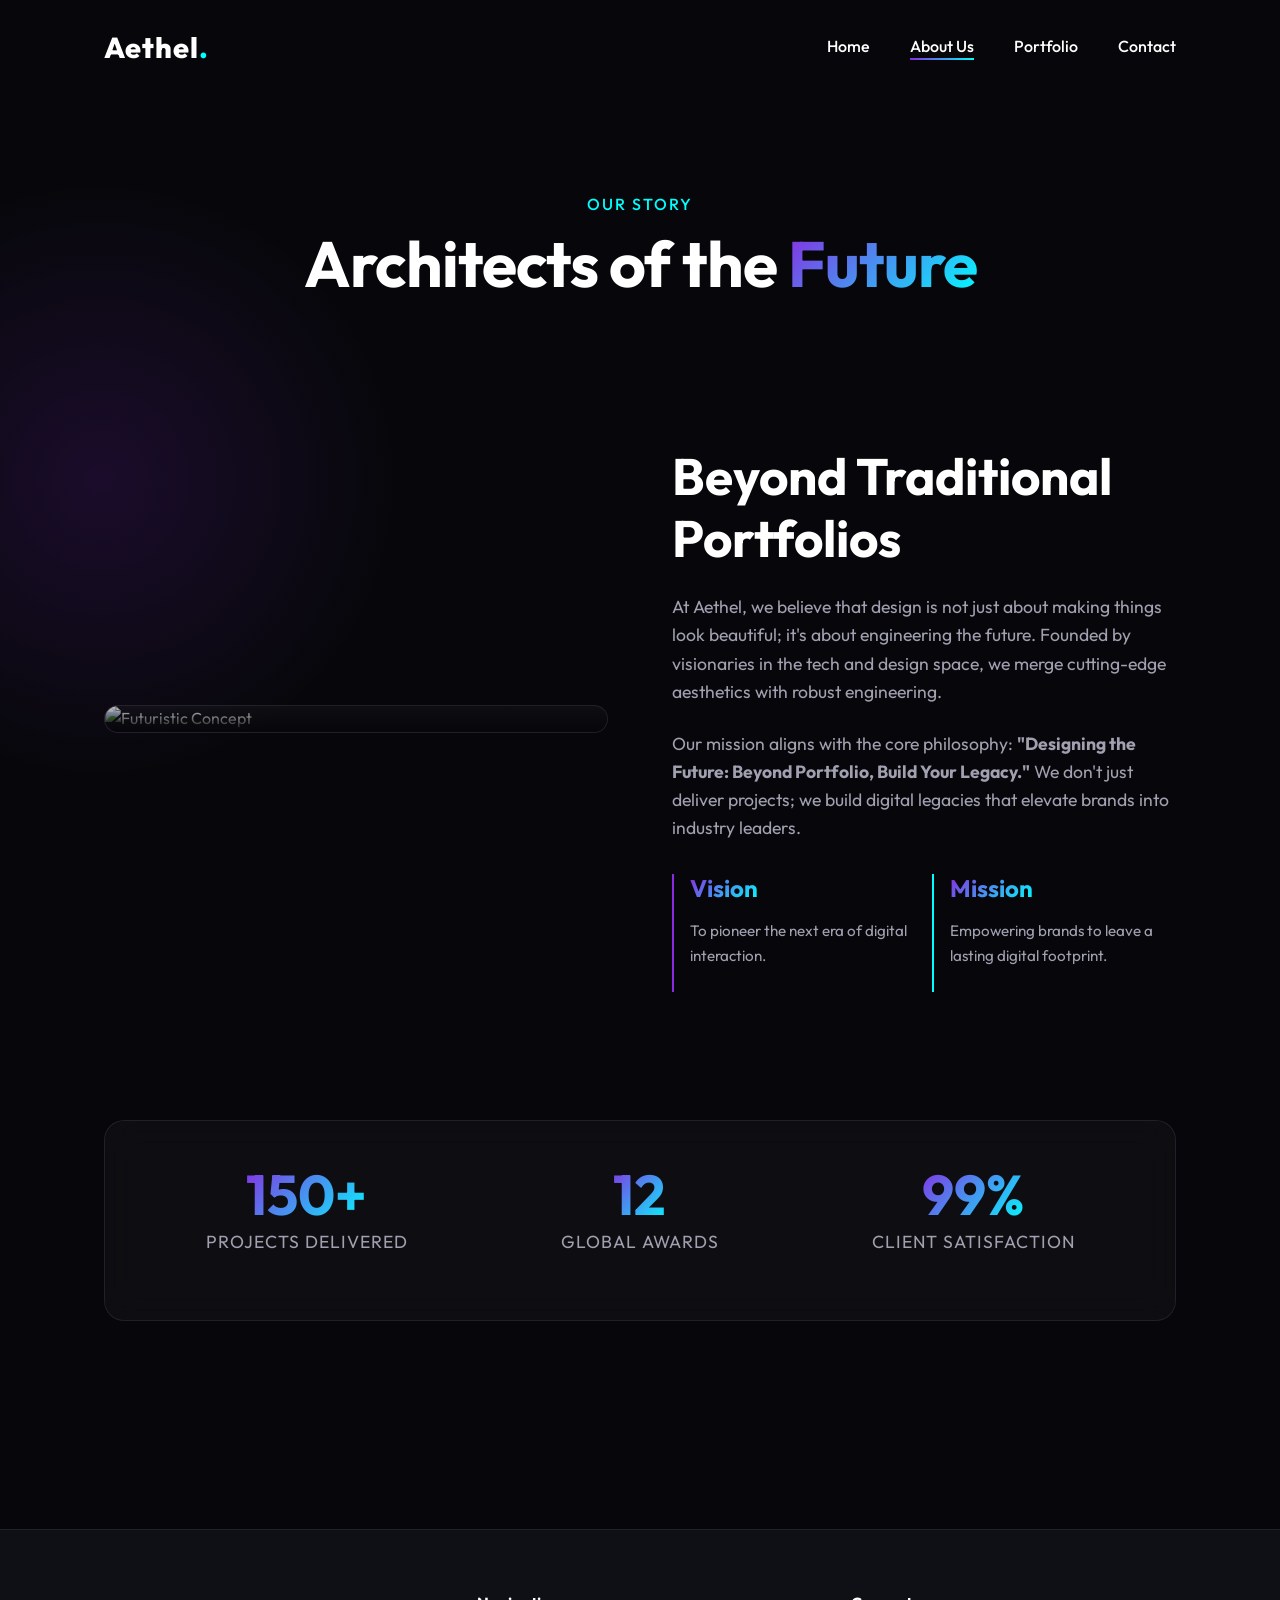
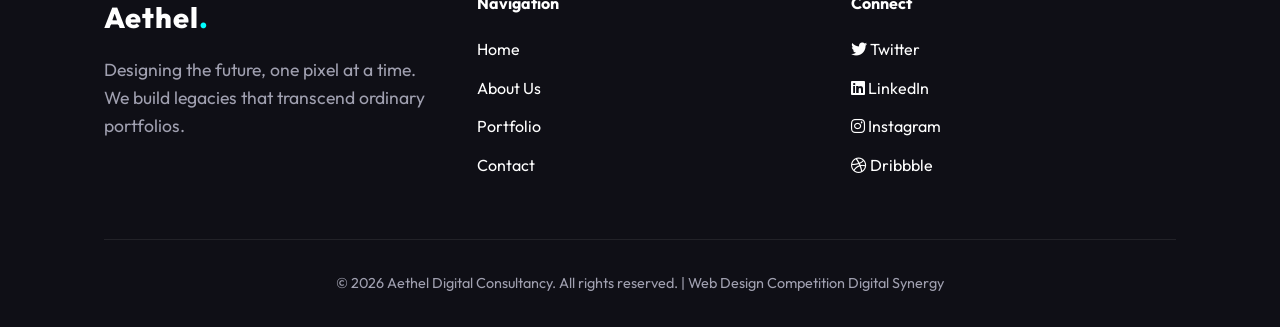
==== about.html @ fa9b8fa9 "Initial commit: Aethel Web Design Competition template" ====
<!DOCTYPE html>
<html lang="en">
<head>
    <meta charset="UTF-8">
    <meta name="viewport" content="width=device-width, initial-scale=1.0">
    <title>About Us | Aethel</title>
    <link rel="preconnect" href="https://fonts.googleapis.com">
    <link rel="preconnect" href="https://fonts.gstatic.com" crossorigin>
    <link href="https://fonts.googleapis.com/css2?family=Outfit:wght@300;400;500;700;800&display=swap" rel="stylesheet">
    <link rel="stylesheet" href="https://cdnjs.cloudflare.com/ajax/libs/font-awesome/6.4.0/css/all.min.css">
    <link rel="stylesheet" href="css/style.css">
</head>
<body>
    <div class="bg-glow" style="top: 20%; left: -200px;"></div>

    <!-- NAVBAR -->
    <nav class="navbar">
        <div class="container">
            <a href="index.html" class="logo">Aethel<span>.</span></a>
            <ul class="nav-links">
                <li><a href="index.html">Home</a></li>
                <li><a href="about.html">About Us</a></li>
                <li><a href="portfolio.html">Portfolio</a></li>
                <li><a href="contact.html">Contact</a></li>
            </ul>
            <button class="mobile-menu-btn">
                <i class="fas fa-bars"></i>
            </button>
        </div>
    </nav>

    <!-- PAGE HEADER -->
    <section style="padding: 12rem 0 5rem; text-align: center;">
        <div class="container animate-up">
            <span class="subtitle">Our Story</span>
            <h1>Architects of the <span class="text-gradient">Future</span></h1>
        </div>
    </section>

    <!-- ABOUT CONTENT -->
    <section style="padding: 3rem 0;">
        <div class="container">
            <div style="display: grid; grid-template-columns: 1fr 1fr; gap: 4rem; align-items: center;">
                <div class="animate-up delay-1">
                    <div style="background: var(--glass-bg); border: 1px solid var(--glass-border); border-radius: 20px; overflow: hidden; position: relative;">
                        <!-- Using an abstract placeholder from Unsplash -->
                        <img src="https://images.unsplash.com/photo-1550751827-4bd374c3f58b?ixlib=rb-4.0.3&auto=format&fit=crop&w=800&q=80" alt="Futuristic Concept" style="width: 100%; height: auto; display: block; opacity: 0.8; mix-blend-mode: luminosity;">
                        <div style="position: absolute; inset: 0; background: linear-gradient(to top, var(--bg-dark), transparent);"></div>
                    </div>
                </div>
                
                <div class="animate-up delay-2">
                    <h2 style="margin-bottom: 1.5rem;">Beyond Traditional Portfolios</h2>
                    <p>At Aethel, we believe that design is not just about making things look beautiful; it's about engineering the future. Founded by visionaries in the tech and design space, we merge cutting-edge aesthetics with robust engineering.</p>
                    <p>Our mission aligns with the core philosophy: <strong>"Designing the Future: Beyond Portfolio, Build Your Legacy."</strong> We don't just deliver projects; we build digital legacies that elevate brands into industry leaders.</p>
                    
                    <div style="margin-top: 2rem; display: grid; grid-template-columns: 1fr 1fr; gap: 1rem;">
                        <div style="border-left: 2px solid var(--primary); padding-left: 1rem;">
                            <h3 class="text-gradient">Vision</h3>
                            <p style="font-size: 0.95rem;">To pioneer the next era of digital interaction.</p>
                        </div>
                        <div style="border-left: 2px solid var(--secondary); padding-left: 1rem;">
                            <h3 class="text-gradient">Mission</h3>
                            <p style="font-size: 0.95rem;">Empowering brands to leave a lasting digital footprint.</p>
                        </div>
                    </div>
                </div>
            </div>
        </div>
    </section>

    <!-- STATS -->
    <section style="padding: 5rem 0;">
        <div class="container">
            <div class="glass-card animate-up" style="display: flex; justify-content: space-around; flex-wrap: wrap; text-align: center; gap: 2rem;">
                <div>
                    <h2 class="text-gradient" style="font-size: 3.5rem; margin-bottom: 0;">150+</h2>
                    <p style="text-transform: uppercase; letter-spacing: 1px;">Projects Delivered</p>
                </div>
                <div>
                    <h2 class="text-gradient" style="font-size: 3.5rem; margin-bottom: 0;">12</h2>
                    <p style="text-transform: uppercase; letter-spacing: 1px;">Global Awards</p>
                </div>
                <div>
                    <h2 class="text-gradient" style="font-size: 3.5rem; margin-bottom: 0;">99%</h2>
                    <p style="text-transform: uppercase; letter-spacing: 1px;">Client Satisfaction</p>
                </div>
            </div>
        </div>
    </section>

    <!-- FOOTER -->
    <footer class="footer">
        <div class="container">
            <div class="footer-content">
                <div class="footer-brand">
                    <a href="index.html" class="logo">Aethel<span>.</span></a>
                    <p>Designing the future, one pixel at a time. We build legacies that transcend ordinary portfolios.</p>
                </div>
                <div class="footer-links">
                    <h4>Navigation</h4>
                    <ul>
                        <li><a href="index.html">Home</a></li>
                        <li><a href="about.html">About Us</a></li>
                        <li><a href="portfolio.html">Portfolio</a></li>
                        <li><a href="contact.html">Contact</a></li>
                    </ul>
                </div>
                <div class="footer-links">
                    <h4>Connect</h4>
                    <ul>
                        <li><a href="#"><i class="fab fa-twitter"></i> Twitter</a></li>
                        <li><a href="#"><i class="fab fa-linkedin"></i> LinkedIn</a></li>
                        <li><a href="#"><i class="fab fa-instagram"></i> Instagram</a></li>
                        <li><a href="#"><i class="fab fa-dribbble"></i> Dribbble</a></li>
                    </ul>
                </div>
            </div>
            <div class="footer-bottom">
                &copy; 2026 Aethel Digital Consultancy. All rights reserved. | Web Design Competition Digital Synergy
            </div>
        </div>
    </footer>

    <script src="js/script.js"></script>
</body>
</html>
---- css/style.css ----
/* =========================================
   AETHEL - Designing the Future
   ========================================= */

@import url('https://fonts.googleapis.com/css2?family=Outfit:wght@300;400;500;700;800&display=swap');

:root {
  /* Colors */
  --bg-dark: #07070b;
  --bg-card: rgba(20, 20, 30, 0.6);
  --text-main: #ffffff;
  --text-muted: #a0a0b0;
  
  --primary: #8a2be2; /* Deep Violet */
  --secondary: #00ffff; /* Cyan */
  --accent: #ff00ff; /* Neon Magenta */
  
  --gradient-neon: linear-gradient(135deg, var(--primary) 0%, var(--secondary) 100%);
  --gradient-text: linear-gradient(135deg, #ffffff 0%, #a0a0b0 100%);
  
  /* Glassmorphism */
  --glass-bg: rgba(255, 255, 255, 0.03);
  --glass-border: rgba(255, 255, 255, 0.08);
  --glass-blur: blur(16px);
  
  /* Layout */
  --container-width: 1200px;
  --spacing-md: 2rem;
  --spacing-lg: 4rem;
  --spacing-xl: 8rem;
}

/* =========================================
   RESET & BASE
   ========================================= */
* {
  margin: 0;
  padding: 0;
  box-sizing: border-box;
}

html {
  scroll-behavior: smooth;
}

body {
  font-family: 'Outfit', sans-serif;
  background-color: var(--bg-dark);
  color: var(--text-main);
  line-height: 1.6;
  overflow-x: hidden;
}

a {
  text-decoration: none;
  color: inherit;
  transition: all 0.3s ease;
}

ul {
  list-style: none;
}

img {
  max-width: 100%;
  display: block;
}

.container {
  max-width: var(--container-width);
  margin: 0 auto;
  padding: 0 5%;
}

/* =========================================
   TYPOGRAPHY
   ========================================= */
h1, h2, h3, h4, h5, h6 {
  font-weight: 700;
  line-height: 1.2;
  margin-bottom: 1rem;
}

h1 {
  font-size: clamp(3rem, 5vw, 5rem);
  letter-spacing: -1px;
}

h2 {
  font-size: clamp(2.5rem, 4vw, 4rem);
}

h3 {
  font-size: 1.5rem;
}

.text-gradient {
  background: var(--gradient-neon);
  -webkit-background-clip: text;
  -webkit-text-fill-color: transparent;
  display: inline-block;
}

.subtitle {
  color: var(--secondary);
  font-weight: 500;
  text-transform: uppercase;
  letter-spacing: 2px;
  margin-bottom: 0.5rem;
  display: block;
}

p {
  color: var(--text-muted);
  font-size: 1.1rem;
  margin-bottom: 1.5rem;
}

/* =========================================
   COMPONENTS
   ========================================= */
/* Button */
.btn {
  display: inline-block;
  padding: 0.8rem 2rem;
  border-radius: 30px;
  font-weight: 600;
  cursor: pointer;
  transition: all 0.3s ease;
  border: none;
  font-family: inherit;
  font-size: 1rem;
}

.btn-primary {
  background: var(--gradient-neon);
  color: #fff;
  box-shadow: 0 4px 15px rgba(138, 43, 226, 0.4);
}

.btn-primary:hover {
  transform: translateY(-2px);
  box-shadow: 0 6px 20px rgba(0, 255, 255, 0.4);
}

.btn-outline {
  background: transparent;
  border: 1px solid var(--glass-border);
  color: #fff;
}

.btn-outline:hover {
  background: var(--glass-bg);
  border-color: var(--secondary);
}

/* Glass Card */
.glass-card {
  background: var(--glass-bg);
  backdrop-filter: var(--glass-blur);
  -webkit-backdrop-filter: var(--glass-blur);
  border: 1px solid var(--glass-border);
  border-radius: 20px;
  padding: 2.5rem;
  transition: transform 0.3s ease, border-color 0.3s ease;
}

.glass-card:hover {
  transform: translateY(-5px);
  border-color: rgba(0, 255, 255, 0.3);
}

/* =========================================
   NAVIGATION
   ========================================= */
.navbar {
  position: fixed;
  top: 0;
  width: 100%;
  padding: 1.5rem 0;
  z-index: 1000;
  transition: all 0.3s ease;
}

.navbar.scrolled {
  background: rgba(7, 7, 11, 0.8);
  backdrop-filter: blur(20px);
  padding: 1rem 0;
  border-bottom: 1px solid var(--glass-border);
}

.navbar .container {
  display: flex;
  justify-content: space-between;
  align-items: center;
}

.logo {
  font-size: 1.8rem;
  font-weight: 800;
  letter-spacing: 1px;
}

.logo span {
  color: var(--secondary);
}

.nav-links {
  display: flex;
  gap: 2.5rem;
}

.nav-links a {
  font-weight: 500;
  position: relative;
}

.nav-links a::after {
  content: '';
  position: absolute;
  width: 0;
  height: 2px;
  bottom: -4px;
  left: 0;
  background: var(--gradient-neon);
  transition: width 0.3s ease;
}

.nav-links a:hover::after,
.nav-links a.active::after {
  width: 100%;
}

.mobile-menu-btn {
  display: none;
  cursor: pointer;
  background: none;
  border: none;
  color: white;
  font-size: 1.5rem;
}

/* =========================================
   FOOTER
   ========================================= */
.footer {
  padding: 4rem 0 2rem;
  background: var(--bg-card);
  border-top: 1px solid var(--glass-border);
  margin-top: var(--spacing-xl);
}

.footer-content {
  display: grid;
  grid-template-columns: repeat(auto-fit, minmax(250px, 1fr));
  gap: 3rem;
  margin-bottom: 3rem;
}

.footer-brand p {
  margin-top: 1rem;
}

.footer-links h4 {
  margin-bottom: 1.5rem;
  color: #fff;
}

.footer-links ul li {
  margin-bottom: 0.8rem;
}

.footer-links a:hover {
  color: var(--secondary);
}

.footer-bottom {
  text-align: center;
  padding-top: 2rem;
  border-top: 1px solid var(--glass-border);
  color: var(--text-muted);
  font-size: 0.9rem;
}

/* =========================================
   ANIMATIONS (Intersection Observer)
   ========================================= */
.animate-up {
  opacity: 0;
  transform: translateY(40px);
  transition: opacity 0.8s ease-out, transform 0.8s ease-out;
}

.animate-up.in-view {
  opacity: 1;
  transform: translateY(0);
}

.delay-1 { transition-delay: 0.1s; }
.delay-2 { transition-delay: 0.2s; }
.delay-3 { transition-delay: 0.3s; }

/* Background Glow Effect */
.bg-glow {
  position: absolute;
  width: 600px;
  height: 600px;
  background: radial-gradient(circle, rgba(138,43,226,0.15) 0%, rgba(0,0,0,0) 70%);
  top: -200px;
  right: -200px;
  border-radius: 50%;
  z-index: -1;
  pointer-events: none;
}

/* =========================================
   RESPONSIVE DESIGN
   ========================================= */
@media (max-width: 768px) {
  .nav-links {
    position: fixed;
    top: 0;
    right: -100%;
    width: 250px;
    height: 100vh;
    background: rgba(10, 10, 15, 0.95);
    backdrop-filter: blur(20px);
    flex-direction: column;
    padding: 6rem 2rem;
    transition: right 0.4s ease;
    border-left: 1px solid var(--glass-border);
  }

  .nav-links.active {
    right: 0;
  }

  .mobile-menu-btn {
    display: block;
    z-index: 1001;
  }

  :root {
    --spacing-xl: 5rem;
  }
}
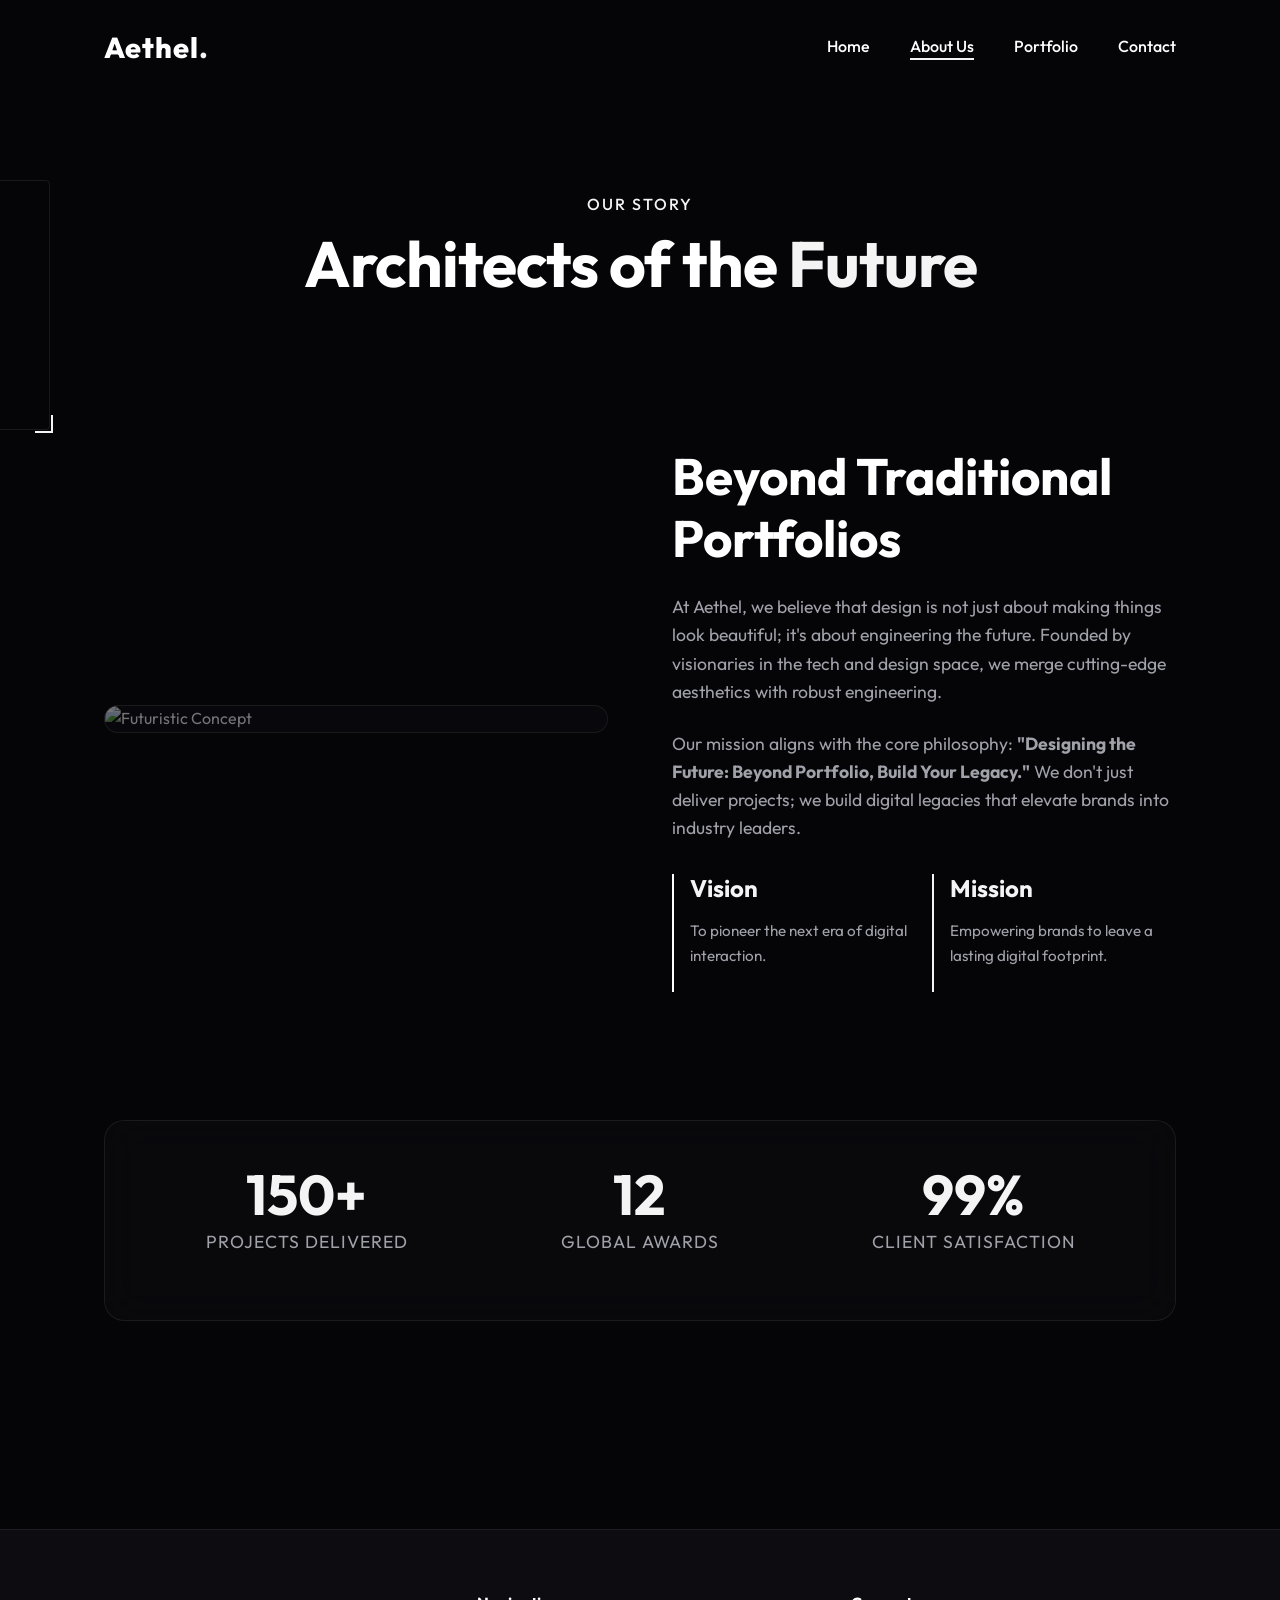
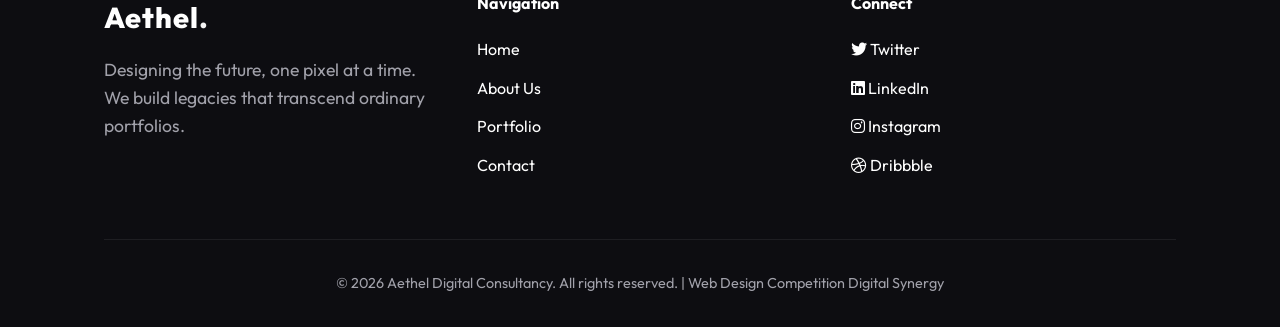
==== commit f131deca: "feat: initialize global CSS framework and update UI color scheme across pages" ====
--- a/about.html
+++ b/about.html
@@ -45,7 +45,7 @@
                     <div style="background: var(--glass-bg); border: 1px solid var(--glass-border); border-radius: 20px; overflow: hidden; position: relative;">
                         <!-- Using an abstract placeholder from Unsplash -->
                         <img src="https://images.unsplash.com/photo-1550751827-4bd374c3f58b?ixlib=rb-4.0.3&auto=format&fit=crop&w=800&q=80" alt="Futuristic Concept" style="width: 100%; height: auto; display: block; opacity: 0.8; mix-blend-mode: luminosity;">
-                        <div style="position: absolute; inset: 0; background: linear-gradient(to top, var(--bg-dark), transparent);"></div>
+                        <div style="position: absolute; inset: 0; background: rgba(7, 7, 12, 0.45);"></div>
                     </div>
                 </div>
                 
--- a/css/style.css
+++ b/css/style.css
@@ -6,22 +6,19 @@
 
 :root {
   /* Colors */
-  --bg-dark: #07070b;
-  --bg-card: rgba(20, 20, 30, 0.6);
+  --bg-dark: #050508;
+  --bg-card: rgba(16, 16, 20, 0.75);
   --text-main: #ffffff;
-  --text-muted: #a0a0b0;
+  --text-muted: #a1a1aa;
   
-  --primary: #8a2be2; /* Deep Violet */
-  --secondary: #00ffff; /* Cyan */
-  --accent: #ff00ff; /* Neon Magenta */
-  
-  --gradient-neon: linear-gradient(135deg, var(--primary) 0%, var(--secondary) 100%);
-  --gradient-text: linear-gradient(135deg, #ffffff 0%, #a0a0b0 100%);
+  --primary: #ffffff; /* Pure White */
+  --secondary: #f4f4f5; /* Platinum White */
+  --accent: #e4e4e7; /* Silver Gray */
   
   /* Glassmorphism */
-  --glass-bg: rgba(255, 255, 255, 0.03);
-  --glass-border: rgba(255, 255, 255, 0.08);
-  --glass-blur: blur(16px);
+  --glass-bg: rgba(255, 255, 255, 0.02);
+  --glass-border: rgba(255, 255, 255, 0.07);
+  --glass-blur: blur(20px);
   
   /* Layout */
   --container-width: 1200px;
@@ -95,9 +92,7 @@
 }
 
 .text-gradient {
-  background: var(--gradient-neon);
-  -webkit-background-clip: text;
-  -webkit-text-fill-color: transparent;
+  color: var(--secondary);
   display: inline-block;
 }
 
@@ -133,14 +128,16 @@
 }
 
 .btn-primary {
-  background: var(--gradient-neon);
-  color: #fff;
-  box-shadow: 0 4px 15px rgba(138, 43, 226, 0.4);
+  background: #ffffff;
+  color: #050508;
+  box-shadow: 0 4px 12px rgba(255, 255, 255, 0.1);
 }
 
 .btn-primary:hover {
+  background: #e4e4e7;
+  color: #050508;
   transform: translateY(-2px);
-  box-shadow: 0 6px 20px rgba(0, 255, 255, 0.4);
+  box-shadow: 0 6px 20px rgba(255, 255, 255, 0.18);
 }
 
 .btn-outline {
@@ -150,8 +147,8 @@
 }
 
 .btn-outline:hover {
-  background: var(--glass-bg);
-  border-color: var(--secondary);
+  background: rgba(255, 255, 255, 0.08);
+  border-color: #ffffff;
 }
 
 /* Glass Card */
@@ -167,7 +164,7 @@
 
 .glass-card:hover {
   transform: translateY(-5px);
-  border-color: rgba(0, 255, 255, 0.3);
+  border-color: var(--secondary);
 }
 
 /* =========================================
@@ -222,7 +219,7 @@
   height: 2px;
   bottom: -4px;
   left: 0;
-  background: var(--gradient-neon);
+  background: var(--secondary);
   transition: width 0.3s ease;
 }
 
@@ -300,17 +297,35 @@
 .delay-2 { transition-delay: 0.2s; }
 .delay-3 { transition-delay: 0.3s; }
 
-/* Background Glow Effect */
+/* Background Tech Wireframe Effect */
 .bg-glow {
   position: absolute;
-  width: 600px;
-  height: 600px;
-  background: radial-gradient(circle, rgba(138,43,226,0.15) 0%, rgba(0,0,0,0) 70%);
-  top: -200px;
-  right: -200px;
-  border-radius: 50%;
+  width: 250px;
+  height: 250px;
+  border: 1px solid rgba(255, 255, 255, 0.08);
+  border-radius: 4px;
   z-index: -1;
   pointer-events: none;
+}
+.bg-glow::before {
+  content: '';
+  position: absolute;
+  top: -4px;
+  left: -4px;
+  width: 16px;
+  height: 16px;
+  border-top: 2px solid var(--secondary);
+  border-left: 2px solid var(--secondary);
+}
+.bg-glow::after {
+  content: '';
+  position: absolute;
+  bottom: -4px;
+  right: -4px;
+  width: 16px;
+  height: 16px;
+  border-bottom: 2px solid var(--secondary);
+  border-right: 2px solid var(--secondary);
 }
 
 /* =========================================
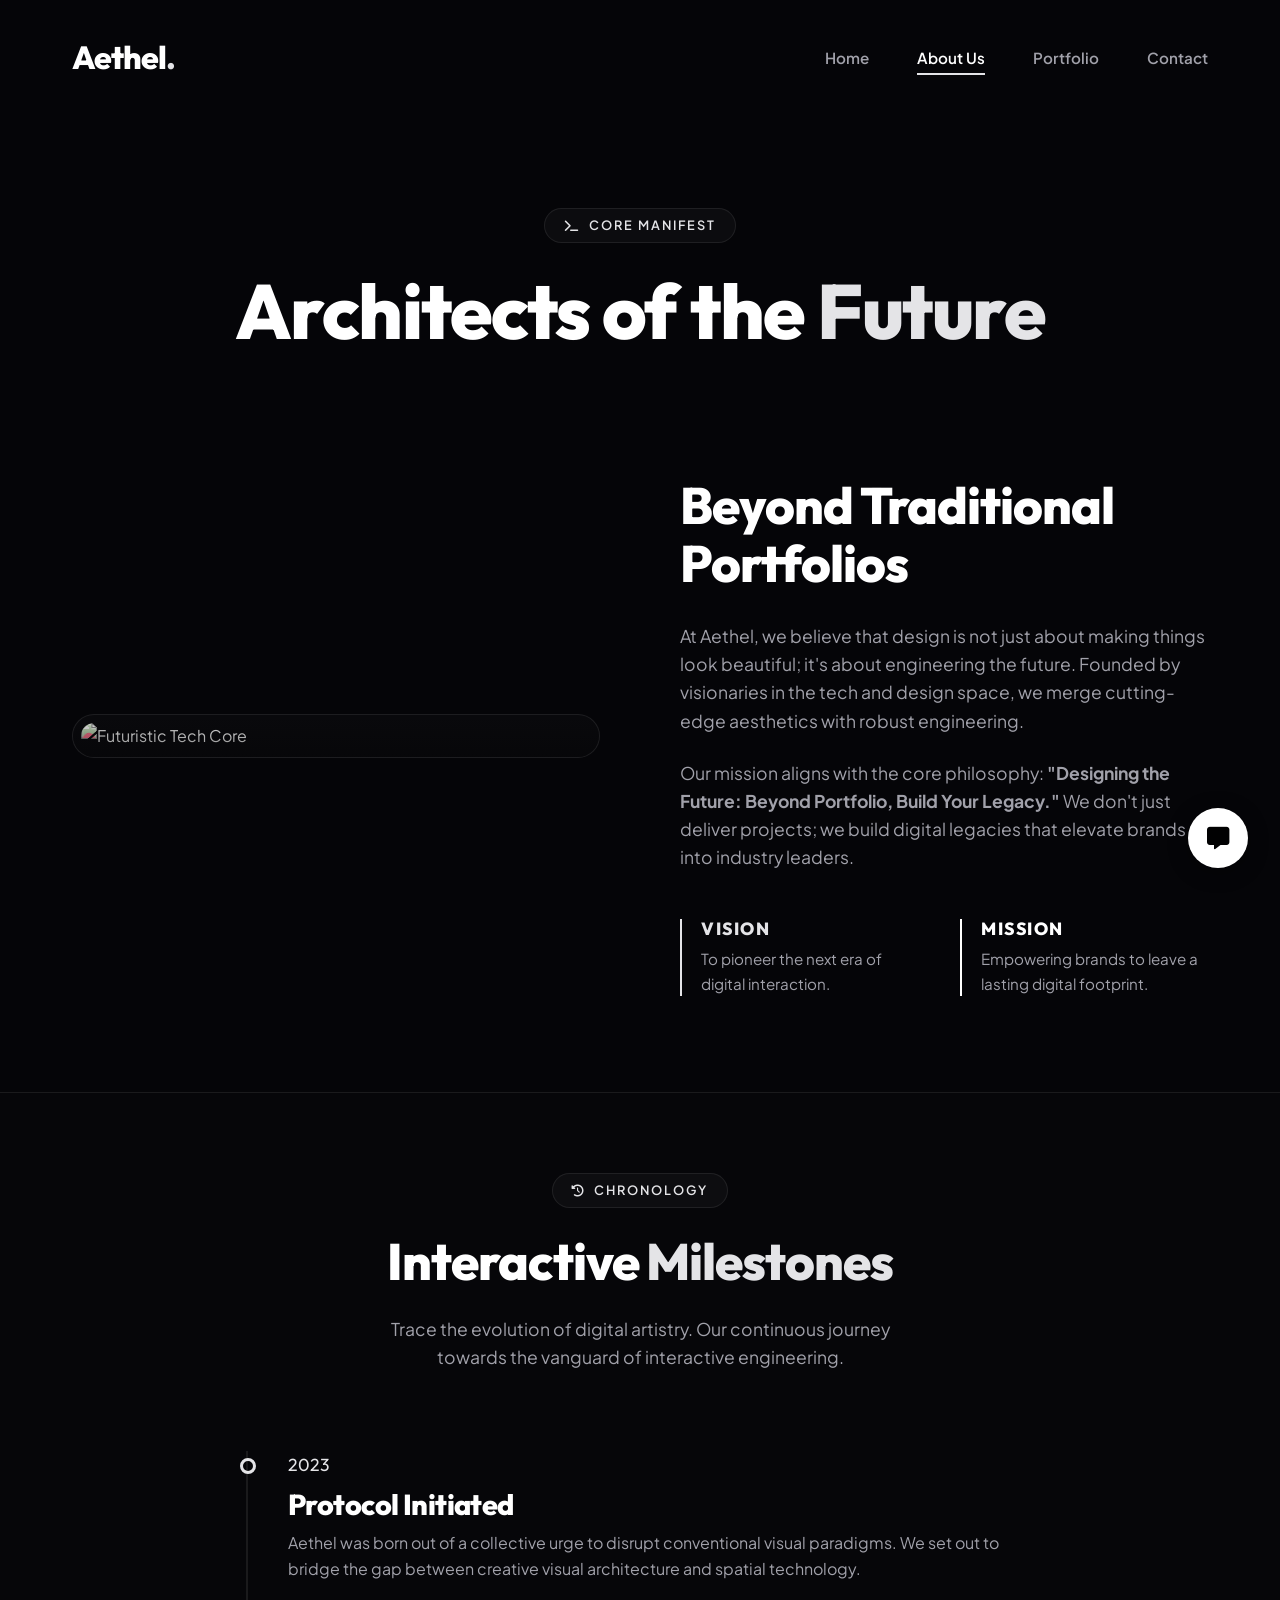
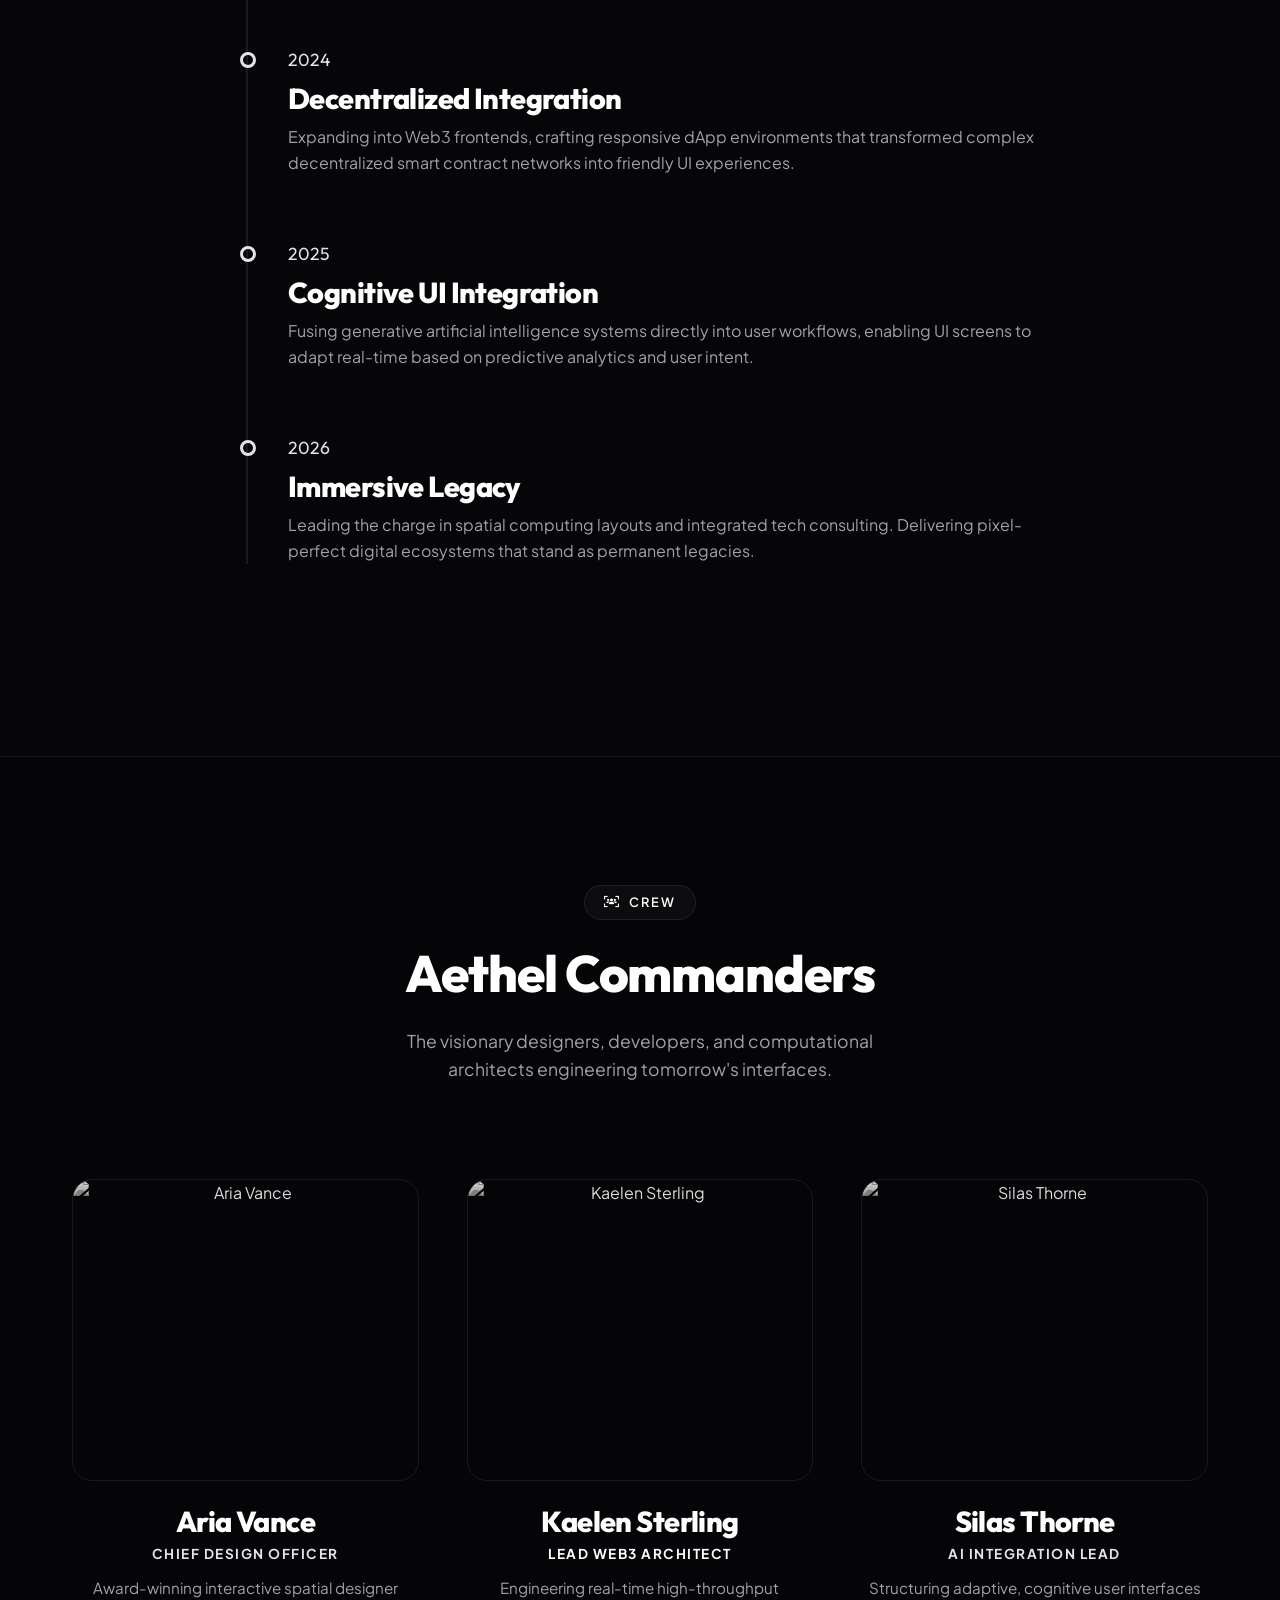
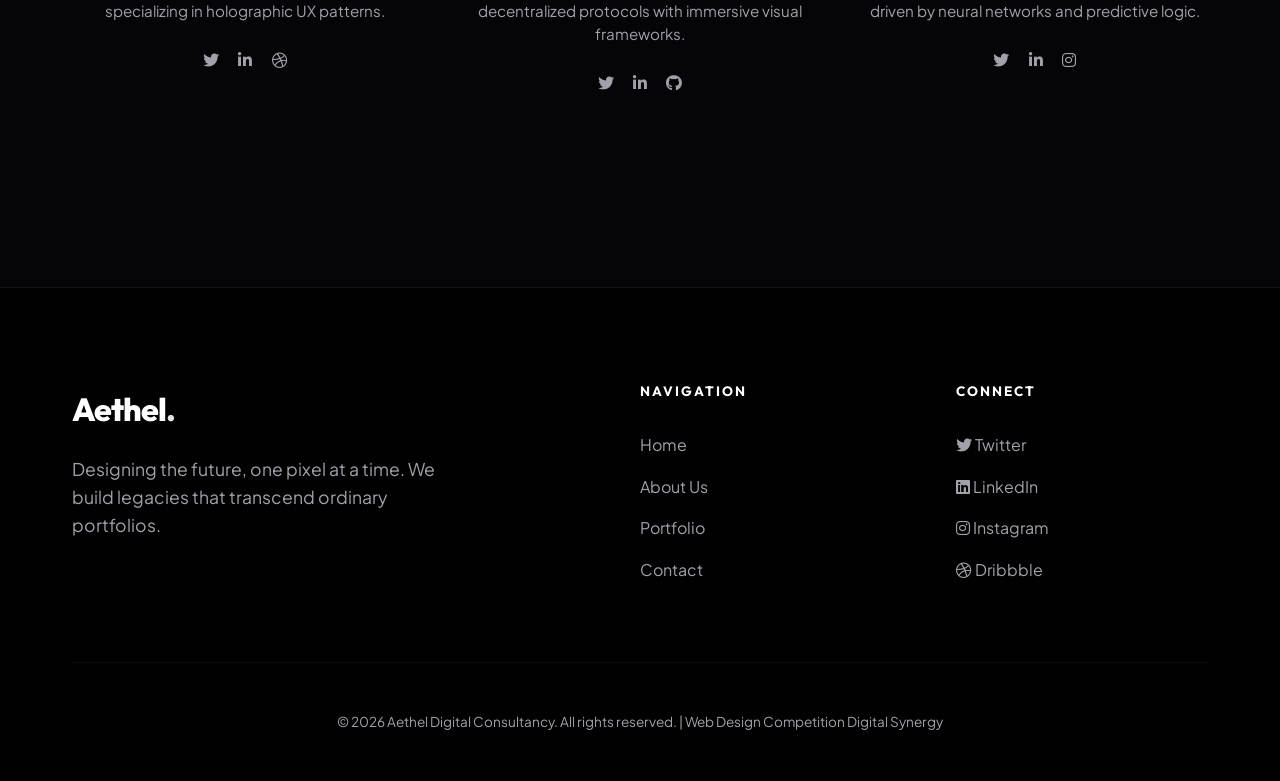
==== commit 7f56b0f5: "feat: implement modular CSS/JS structure with interactive UI elements and add environment configurat" ====
--- a/about.html
+++ b/about.html
@@ -4,64 +4,68 @@
     <meta charset="UTF-8">
     <meta name="viewport" content="width=device-width, initial-scale=1.0">
     <title>About Us | Aethel</title>
-    <link rel="preconnect" href="https://fonts.googleapis.com">
-    <link rel="preconnect" href="https://fonts.gstatic.com" crossorigin>
-    <link href="https://fonts.googleapis.com/css2?family=Outfit:wght@300;400;500;700;800&display=swap" rel="stylesheet">
+    <meta name="description" content="Meet the architects of the digital future. Discover the story, milestones, and visionary team behind Aethel's premium design consultancy.">
+    <!-- Font Awesome -->
     <link rel="stylesheet" href="https://cdnjs.cloudflare.com/ajax/libs/font-awesome/6.4.0/css/all.min.css">
+    <!-- Custom CSS -->
     <link rel="stylesheet" href="css/style.css">
 </head>
 <body>
-    <div class="bg-glow" style="top: 20%; left: -200px;"></div>
+    <!-- Interactive Background Glows -->
+    <div class="mouse-glow" id="mouseGlow"></div>
+    <div class="bg-glow-orb orb-1"></div>
+    <div class="bg-glow-orb orb-2"></div>
 
     <!-- NAVBAR -->
-    <nav class="navbar">
+    <nav class="navbar" id="navbar">
         <div class="container">
             <a href="index.html" class="logo">Aethel<span>.</span></a>
-            <ul class="nav-links">
+            <ul class="nav-links" id="navLinks">
                 <li><a href="index.html">Home</a></li>
-                <li><a href="about.html">About Us</a></li>
+                <li><a href="about.html" class="active">About Us</a></li>
                 <li><a href="portfolio.html">Portfolio</a></li>
                 <li><a href="contact.html">Contact</a></li>
             </ul>
-            <button class="mobile-menu-btn">
+            <button class="mobile-menu-btn" id="mobileMenuBtn">
                 <i class="fas fa-bars"></i>
             </button>
         </div>
     </nav>
 
     <!-- PAGE HEADER -->
-    <section style="padding: 12rem 0 5rem; text-align: center;">
+    <section style="padding: 13rem 0 4rem; text-align: center;">
         <div class="container animate-up">
-            <span class="subtitle">Our Story</span>
-            <h1>Architects of the <span class="text-gradient">Future</span></h1>
+            <div class="cyber-badge">
+                <i class="fas fa-terminal"></i> Core Manifest
+            </div>
+            <h1>Architects of the <span class="accent-text-cyan">Future</span></h1>
         </div>
     </section>
 
     <!-- ABOUT CONTENT -->
-    <section style="padding: 3rem 0;">
-        <div class="container">
-            <div style="display: grid; grid-template-columns: 1fr 1fr; gap: 4rem; align-items: center;">
+    <section style="padding: 2rem 0 6rem;">
+        <div class="container">
+            <div style="display: grid; grid-template-columns: repeat(auto-fit, minmax(320px, 1fr)); gap: 5rem; align-items: center;">
                 <div class="animate-up delay-1">
-                    <div style="background: var(--glass-bg); border: 1px solid var(--glass-border); border-radius: 20px; overflow: hidden; position: relative;">
-                        <!-- Using an abstract placeholder from Unsplash -->
-                        <img src="https://images.unsplash.com/photo-1550751827-4bd374c3f58b?ixlib=rb-4.0.3&auto=format&fit=crop&w=800&q=80" alt="Futuristic Concept" style="width: 100%; height: auto; display: block; opacity: 0.8; mix-blend-mode: luminosity;">
-                        <div style="position: absolute; inset: 0; background: rgba(7, 7, 12, 0.45);"></div>
+                    <div style="background: var(--glass-bg); border: 1px solid var(--glass-border); border-radius: 24px; overflow: hidden; position: relative; padding: 0.5rem;">
+                        <img src="https://images.unsplash.com/photo-1550751827-4bd374c3f58b?ixlib=rb-4.0.3&auto=format&fit=crop&w=800&q=80" alt="Futuristic Tech Core" style="width: 100%; height: auto; display: block; border-radius: 20px; filter: hue-rotate(240deg) brightness(0.9);">
+                        <div style="position: absolute; inset: 0; background: linear-gradient(to bottom, transparent, rgba(4, 4, 6, 0.45)); pointer-events: none;"></div>
                     </div>
                 </div>
                 
                 <div class="animate-up delay-2">
-                    <h2 style="margin-bottom: 1.5rem;">Beyond Traditional Portfolios</h2>
+                    <h2 style="margin-bottom: 1.8rem;">Beyond Traditional Portfolios</h2>
                     <p>At Aethel, we believe that design is not just about making things look beautiful; it's about engineering the future. Founded by visionaries in the tech and design space, we merge cutting-edge aesthetics with robust engineering.</p>
                     <p>Our mission aligns with the core philosophy: <strong>"Designing the Future: Beyond Portfolio, Build Your Legacy."</strong> We don't just deliver projects; we build digital legacies that elevate brands into industry leaders.</p>
                     
-                    <div style="margin-top: 2rem; display: grid; grid-template-columns: 1fr 1fr; gap: 1rem;">
-                        <div style="border-left: 2px solid var(--primary); padding-left: 1rem;">
-                            <h3 class="text-gradient">Vision</h3>
-                            <p style="font-size: 0.95rem;">To pioneer the next era of digital interaction.</p>
+                    <div style="margin-top: 3rem; display: grid; grid-template-columns: 1fr 1fr; gap: 2rem;">
+                        <div style="border-left: 2px solid var(--accent-cyan); padding-left: 1.2rem;">
+                            <h3 class="accent-text-cyan" style="font-size: 1.1rem; text-transform: uppercase; letter-spacing: 1.5px; margin-bottom: 0.5rem;">Vision</h3>
+                            <p style="font-size: 0.95rem; margin: 0;">To pioneer the next era of digital interaction.</p>
                         </div>
-                        <div style="border-left: 2px solid var(--secondary); padding-left: 1rem;">
-                            <h3 class="text-gradient">Mission</h3>
-                            <p style="font-size: 0.95rem;">Empowering brands to leave a lasting digital footprint.</p>
+                        <div style="border-left: 2px solid var(--accent-purple); padding-left: 1.2rem;">
+                            <h3 class="accent-text-purple" style="font-size: 1.1rem; text-transform: uppercase; letter-spacing: 1.5px; margin-bottom: 0.5rem;">Mission</h3>
+                            <p style="font-size: 0.95rem; margin: 0;">Empowering brands to leave a lasting digital footprint.</p>
                         </div>
                     </div>
                 </div>
@@ -69,21 +73,111 @@
         </div>
     </section>
 
-    <!-- STATS -->
-    <section style="padding: 5rem 0;">
-        <div class="container">
-            <div class="glass-card animate-up" style="display: flex; justify-content: space-around; flex-wrap: wrap; text-align: center; gap: 2rem;">
-                <div>
-                    <h2 class="text-gradient" style="font-size: 3.5rem; margin-bottom: 0;">150+</h2>
-                    <p style="text-transform: uppercase; letter-spacing: 1px;">Projects Delivered</p>
-                </div>
-                <div>
-                    <h2 class="text-gradient" style="font-size: 3.5rem; margin-bottom: 0;">12</h2>
-                    <p style="text-transform: uppercase; letter-spacing: 1px;">Global Awards</p>
-                </div>
-                <div>
-                    <h2 class="text-gradient" style="font-size: 3.5rem; margin-bottom: 0;">99%</h2>
-                    <p style="text-transform: uppercase; letter-spacing: 1px;">Client Satisfaction</p>
+    <!-- TIMELINE PROGRESS MILESTONES -->
+    <section style="padding: 5rem 0 8rem; border-top: 1px solid var(--glass-border); border-bottom: 1px solid var(--glass-border); background: rgba(255, 255, 255, 0.005);">
+        <div class="container">
+            <div class="animate-up" style="text-align: center; margin-bottom: 5rem;">
+                <div class="cyber-badge" style="color: var(--accent-cyan);">
+                    <i class="fas fa-history"></i> Chronology
+                </div>
+                <h2>Interactive <span class="accent-text-cyan">Milestones</span></h2>
+                <p style="max-width: 550px; margin: 0 auto;">Trace the evolution of digital artistry. Our continuous journey towards the vanguard of interactive engineering.</p>
+            </div>
+
+            <div class="timeline">
+                <!-- Item 1 -->
+                <div class="timeline-item animate-up delay-1">
+                    <div class="timeline-dot"></div>
+                    <div class="timeline-year">2023</div>
+                    <h3 style="margin-bottom: 0.6rem;">Protocol Initiated</h3>
+                    <p style="font-size: 1rem; margin: 0;">Aethel was born out of a collective urge to disrupt conventional visual paradigms. We set out to bridge the gap between creative visual architecture and spatial technology.</p>
+                </div>
+
+                <!-- Item 2 -->
+                <div class="timeline-item animate-up delay-2">
+                    <div class="timeline-dot"></div>
+                    <div class="timeline-year">2024</div>
+                    <h3 style="margin-bottom: 0.6rem;">Decentralized Integration</h3>
+                    <p style="font-size: 1rem; margin: 0;">Expanding into Web3 frontends, crafting responsive dApp environments that transformed complex decentralized smart contract networks into friendly UI experiences.</p>
+                </div>
+
+                <!-- Item 3 -->
+                <div class="timeline-item animate-up delay-3">
+                    <div class="timeline-dot"></div>
+                    <div class="timeline-year">2025</div>
+                    <h3 style="margin-bottom: 0.6rem;">Cognitive UI Integration</h3>
+                    <p style="font-size: 1rem; margin: 0;">Fusing generative artificial intelligence systems directly into user workflows, enabling UI screens to adapt real-time based on predictive analytics and user intent.</p>
+                </div>
+
+                <!-- Item 4 -->
+                <div class="timeline-item animate-up delay-4">
+                    <div class="timeline-dot"></div>
+                    <div class="timeline-year">2026</div>
+                    <h3 style="margin-bottom: 0.6rem;">Immersive Legacy</h3>
+                    <p style="font-size: 1rem; margin: 0;">Leading the charge in spatial computing layouts and integrated tech consulting. Delivering pixel-perfect digital ecosystems that stand as permanent legacies.</p>
+                </div>
+            </div>
+        </div>
+    </section>
+
+    <!-- MEET THE TEAM SECTION -->
+    <section style="padding: 8rem 0 4rem;">
+        <div class="container">
+            <div class="animate-up" style="text-align: center; margin-bottom: 6rem;">
+                <div class="cyber-badge" style="color: var(--accent-purple);">
+                    <i class="fas fa-users-viewfinder"></i> Crew
+                </div>
+                <h2>Aethel <span class="accent-text-purple">Commanders</span></h2>
+                <p style="max-width: 550px; margin: 0 auto;">The visionary designers, developers, and computational architects engineering tomorrow's interfaces.</p>
+            </div>
+
+            <div class="team-grid">
+                <!-- Member 1 -->
+                <div class="team-card animate-up delay-1">
+                    <div class="team-img-wrapper">
+                        <div class="team-scanner-overlay"></div>
+                        <img src="https://images.unsplash.com/photo-1534528741775-53994a69daeb?ixlib=rb-4.0.3&auto=format&fit=crop&w=600&q=80" alt="Aria Vance" class="team-img">
+                    </div>
+                    <h3 style="margin-bottom: 0.3rem;">Aria Vance</h3>
+                    <p style="color: var(--accent-cyan); font-size: 0.85rem; font-weight: 700; text-transform: uppercase; letter-spacing: 1.5px; margin-bottom: 0.8rem;">Chief Design Officer</p>
+                    <p style="font-size: 0.95rem; line-height: 1.5;">Award-winning interactive spatial designer specializing in holographic UX patterns.</p>
+                    <div class="team-socials">
+                        <a href="#"><i class="fab fa-twitter"></i></a>
+                        <a href="#"><i class="fab fa-linkedin-in"></i></a>
+                        <a href="#"><i class="fab fa-dribbble"></i></a>
+                    </div>
+                </div>
+
+                <!-- Member 2 -->
+                <div class="team-card animate-up delay-2">
+                    <div class="team-img-wrapper">
+                        <div class="team-scanner-overlay"></div>
+                        <img src="https://images.unsplash.com/photo-1507003211169-0a1dd7228f2d?ixlib=rb-4.0.3&auto=format&fit=crop&w=600&q=80" alt="Kaelen Sterling" class="team-img">
+                    </div>
+                    <h3 style="margin-bottom: 0.3rem;">Kaelen Sterling</h3>
+                    <p style="color: var(--accent-purple); font-size: 0.85rem; font-weight: 700; text-transform: uppercase; letter-spacing: 1.5px; margin-bottom: 0.8rem;">Lead Web3 Architect</p>
+                    <p style="font-size: 0.95rem; line-height: 1.5;">Engineering real-time high-throughput decentralized protocols with immersive visual frameworks.</p>
+                    <div class="team-socials">
+                        <a href="#"><i class="fab fa-twitter"></i></a>
+                        <a href="#"><i class="fab fa-linkedin-in"></i></a>
+                        <a href="#"><i class="fab fa-github"></i></a>
+                    </div>
+                </div>
+
+                <!-- Member 3 -->
+                <div class="team-card animate-up delay-3">
+                    <div class="team-img-wrapper">
+                        <div class="team-scanner-overlay"></div>
+                        <img src="https://images.unsplash.com/photo-1500648767791-00dcc994a43e?ixlib=rb-4.0.3&auto=format&fit=crop&w=600&q=80" alt="Silas Thorne" class="team-img">
+                    </div>
+                    <h3 style="margin-bottom: 0.3rem;">Silas Thorne</h3>
+                    <p style="color: var(--accent-cyan); font-size: 0.85rem; font-weight: 700; text-transform: uppercase; letter-spacing: 1.5px; margin-bottom: 0.8rem;">AI Integration Lead</p>
+                    <p style="font-size: 0.95rem; line-height: 1.5;">Structuring adaptive, cognitive user interfaces driven by neural networks and predictive logic.</p>
+                    <div class="team-socials">
+                        <a href="#"><i class="fab fa-twitter"></i></a>
+                        <a href="#"><i class="fab fa-linkedin-in"></i></a>
+                        <a href="#"><i class="fab fa-instagram"></i></a>
+                    </div>
                 </div>
             </div>
         </div>
@@ -93,11 +187,11 @@
     <footer class="footer">
         <div class="container">
             <div class="footer-content">
-                <div class="footer-brand">
+                <div class="footer-brand animate-up">
                     <a href="index.html" class="logo">Aethel<span>.</span></a>
                     <p>Designing the future, one pixel at a time. We build legacies that transcend ordinary portfolios.</p>
                 </div>
-                <div class="footer-links">
+                <div class="footer-links animate-up delay-1">
                     <h4>Navigation</h4>
                     <ul>
                         <li><a href="index.html">Home</a></li>
@@ -106,7 +200,7 @@
                         <li><a href="contact.html">Contact</a></li>
                     </ul>
                 </div>
-                <div class="footer-links">
+                <div class="footer-links animate-up delay-2">
                     <h4>Connect</h4>
                     <ul>
                         <li><a href="#"><i class="fab fa-twitter"></i> Twitter</a></li>
@@ -122,6 +216,44 @@
         </div>
     </footer>
 
+    <!-- CHATBOT WIDGET -->
+    <div class="chat-widget" id="chatWidget">
+        <button class="chat-bubble" id="chatBubble" aria-label="Open AI Assistant">
+            <i class="fas fa-comment-alt"></i>
+        </button>
+
+        <div class="chat-panel" id="chatPanel">
+            <div class="chat-header">
+                <div style="display: flex; align-items: center; gap: 0.8rem;">
+                    <div class="status-dot" style="background: #22c55e; animation: pulseNeon 1.5s infinite; width: 8px; height: 8px; border-radius: 50%;"></div>
+                    <div>
+                        <h4 style="margin: 0; font-family: monospace; font-size: 0.85rem; letter-spacing: 1px;">AETHEL_CORE.EXE</h4>
+                        <span style="font-size: 0.7rem; color: var(--text-muted);">AI Assistant</span>
+                    </div>
+                </div>
+                <div style="display: flex; gap: 0.8rem; align-items: center;">
+                    <button class="chat-close-btn" id="chatCloseBtn">
+                        <i class="fas fa-times"></i>
+                    </button>
+                </div>
+            </div>
+
+            <!-- Chat Messages Container -->
+            <div class="chat-messages" id="chatMessages">
+                <div class="chat-msg system">
+                    Inti Kognitif Aethel aktif. Bagaimana saya dapat membantu merancang warisan digital Anda?
+                </div>
+            </div>
+
+            <!-- Chat Input Form -->
+            <form class="chat-input-area" id="chatInputArea">
+                <input type="text" id="chatInput" placeholder="Kirim transmisi..." required autocomplete="off">
+                <button type="submit" id="chatSendBtn"><i class="fas fa-paper-plane"></i></button>
+            </form>
+        </div>
+    </div>
+
+    <!-- Custom Scripts -->
     <script src="js/script.js"></script>
 </body>
 </html>
--- a/css/style.css
+++ b/css/style.css
@@ -1,34 +1,37 @@
 /* =========================================
    AETHEL - Designing the Future
-   ========================================= */
-
-@import url('https://fonts.googleapis.com/css2?family=Outfit:wght@300;400;500;700;800&display=swap');
+   A Premium Cyber-Glassmorphic Design Framework
+   ========================================= */
+
+@import url('https://fonts.googleapis.com/css2?family=Plus+Jakarta+Sans:wght@300;400;500;600;700&family=Outfit:wght@400;500;600;700;800&display=swap');
 
 :root {
-  /* Colors */
+  /* Monochromatic Silver & Minimalist Platinum Color Palette */
   --bg-dark: #050508;
-  --bg-card: rgba(16, 16, 20, 0.75);
+  --bg-darker: #010102;
+  --bg-card: rgba(255, 255, 255, 0.01);
   --text-main: #ffffff;
   --text-muted: #a1a1aa;
   
-  --primary: #ffffff; /* Pure White */
-  --secondary: #f4f4f5; /* Platinum White */
-  --accent: #e4e4e7; /* Silver Gray */
+  /* Glowing Cyber Accents (Replaced with Solid Silver and Platinum) */
+  --accent-cyan: #e4e4e7;
+  --accent-purple: #ffffff;
+  --accent-cyan-rgb: 228, 228, 231;
+  --accent-purple-rgb: 255, 255, 255;
   
-  /* Glassmorphism */
+  /* Glassmorphism Configuration */
   --glass-bg: rgba(255, 255, 255, 0.02);
-  --glass-border: rgba(255, 255, 255, 0.07);
+  --glass-border: rgba(255, 255, 255, 0.08);
+  --glass-border-hover: rgba(255, 255, 255, 0.25);
   --glass-blur: blur(20px);
   
-  /* Layout */
+  /* Layout Grid & Sizing */
   --container-width: 1200px;
-  --spacing-md: 2rem;
-  --spacing-lg: 4rem;
-  --spacing-xl: 8rem;
-}
-
-/* =========================================
-   RESET & BASE
+  --transition-smooth: all 0.4s cubic-bezier(0.16, 1, 0.3, 1);
+}
+
+/* =========================================
+   RESET & BASE STYLES
    ========================================= */
 * {
   margin: 0;
@@ -38,20 +41,38 @@
 
 html {
   scroll-behavior: smooth;
+  scrollbar-width: thin;
+  scrollbar-color: rgba(255, 255, 255, 0.1) var(--bg-dark);
 }
 
 body {
-  font-family: 'Outfit', sans-serif;
+  font-family: 'Plus Jakarta Sans', sans-serif;
   background-color: var(--bg-dark);
   color: var(--text-main);
   line-height: 1.6;
   overflow-x: hidden;
+  position: relative;
+}
+
+/* Custom Scrollbar */
+::-webkit-scrollbar {
+  width: 6px;
+}
+::-webkit-scrollbar-track {
+  background: var(--bg-darker);
+}
+::-webkit-scrollbar-thumb {
+  background: rgba(255, 255, 255, 0.1);
+  border-radius: 10px;
+}
+::-webkit-scrollbar-thumb:hover {
+  background: var(--accent-cyan);
 }
 
 a {
   text-decoration: none;
   color: inherit;
-  transition: all 0.3s ease;
+  transition: var(--transition-smooth);
 }
 
 ul {
@@ -61,128 +82,190 @@
 img {
   max-width: 100%;
   display: block;
+  border-radius: 12px;
 }
 
 .container {
   max-width: var(--container-width);
   margin: 0 auto;
-  padding: 0 5%;
-}
-
-/* =========================================
-   TYPOGRAPHY
+  padding: 0 2rem;
+}
+
+/* =========================================
+   GLOWING TECH BACKGROUNDS
+   ========================================= */
+.bg-glow-orb {
+  display: none !important;
+}
+
+.mouse-glow {
+  display: none !important;
+}
+
+/* =========================================
+   TYPOGRAPHY & DESIGN SYSTEM
    ========================================= */
 h1, h2, h3, h4, h5, h6 {
-  font-weight: 700;
-  line-height: 1.2;
-  margin-bottom: 1rem;
+  font-family: 'Outfit', sans-serif;
+  font-weight: 800;
+  line-height: 1.15;
+  letter-spacing: -0.02em;
+  margin-bottom: 1.5rem;
 }
 
 h1 {
-  font-size: clamp(3rem, 5vw, 5rem);
-  letter-spacing: -1px;
+  font-size: clamp(3rem, 6vw, 5.5rem);
 }
 
 h2 {
-  font-size: clamp(2.5rem, 4vw, 4rem);
+  font-size: clamp(2rem, 4vw, 3.5rem);
 }
 
 h3 {
-  font-size: 1.5rem;
-}
-
-.text-gradient {
-  color: var(--secondary);
-  display: inline-block;
-}
-
-.subtitle {
-  color: var(--secondary);
-  font-weight: 500;
-  text-transform: uppercase;
-  letter-spacing: 2px;
-  margin-bottom: 0.5rem;
-  display: block;
+  font-size: clamp(1.4rem, 2.5vw, 1.8rem);
 }
 
 p {
   color: var(--text-muted);
   font-size: 1.1rem;
+  font-weight: 400;
   margin-bottom: 1.5rem;
 }
 
+/* Cyber Accents & Badges */
+.accent-text-cyan {
+  color: var(--accent-cyan);
+}
+
+.accent-text-purple {
+  color: var(--accent-purple);
+}
+
+.cyber-badge {
+  display: inline-flex;
+  align-items: center;
+  gap: 0.5rem;
+  background: rgba(255, 255, 255, 0.03);
+  border: 1px solid var(--glass-border);
+  padding: 0.4rem 1.2rem;
+  border-radius: 30px;
+  font-size: 0.8rem;
+  font-weight: 600;
+  text-transform: uppercase;
+  letter-spacing: 2px;
+  color: var(--accent-cyan);
+  margin-bottom: 1.5rem;
+}
+
+.cyber-badge i {
+  font-size: 0.75rem;
+  animation: pulseNeon 1.5s infinite;
+}
+
+@keyframes pulseNeon {
+  0% { opacity: 0.3; }
+  50% { opacity: 1; }
+  100% { opacity: 0.3; }
+}
+
 /* =========================================
    COMPONENTS
    ========================================= */
-/* Button */
-.btn {
-  display: inline-block;
-  padding: 0.8rem 2rem;
-  border-radius: 30px;
-  font-weight: 600;
-  cursor: pointer;
-  transition: all 0.3s ease;
-  border: none;
-  font-family: inherit;
-  font-size: 1rem;
-}
-
-.btn-primary {
-  background: #ffffff;
-  color: #050508;
-  box-shadow: 0 4px 12px rgba(255, 255, 255, 0.1);
-}
-
-.btn-primary:hover {
-  background: #e4e4e7;
-  color: #050508;
-  transform: translateY(-2px);
-  box-shadow: 0 6px 20px rgba(255, 255, 255, 0.18);
-}
-
-.btn-outline {
-  background: transparent;
-  border: 1px solid var(--glass-border);
-  color: #fff;
-}
-
-.btn-outline:hover {
-  background: rgba(255, 255, 255, 0.08);
-  border-color: #ffffff;
-}
-
-/* Glass Card */
+
+/* Glass Cards */
 .glass-card {
   background: var(--glass-bg);
   backdrop-filter: var(--glass-blur);
   -webkit-backdrop-filter: var(--glass-blur);
   border: 1px solid var(--glass-border);
-  border-radius: 20px;
-  padding: 2.5rem;
-  transition: transform 0.3s ease, border-color 0.3s ease;
+  border-radius: 24px;
+  padding: 3rem;
+  position: relative;
+  overflow: hidden;
+  transition: var(--transition-smooth);
+}
+
+.glass-card::before {
+  content: '';
+  position: absolute;
+  top: 0;
+  left: 0;
+  width: 100%;
+  height: 100%;
+  background: rgba(255, 255, 255, 0.01);
+  z-index: 1;
+  pointer-events: none;
 }
 
 .glass-card:hover {
-  transform: translateY(-5px);
-  border-color: var(--secondary);
-}
-
-/* =========================================
-   NAVIGATION
+  transform: translateY(-8px);
+  border-color: var(--glass-border-hover);
+  box-shadow: 0 20px 40px rgba(0, 0, 0, 0.5);
+}
+
+/* Futuristic Interactive Buttons */
+.btn {
+  display: inline-flex;
+  align-items: center;
+  justify-content: center;
+  gap: 0.8rem;
+  padding: 0.9rem 2.2rem;
+  border-radius: 40px;
+  font-weight: 700;
+  font-size: 0.95rem;
+  text-transform: uppercase;
+  letter-spacing: 1.5px;
+  cursor: pointer;
+  transition: var(--transition-smooth);
+  border: none;
+  font-family: inherit;
+  position: relative;
+}
+
+.btn-primary {
+  background: var(--accent-cyan);
+  color: var(--bg-darker);
+  box-shadow: 0 4px 12px rgba(0, 0, 0, 0.3);
+}
+
+.btn-primary:hover {
+  background: #ffffff;
+  color: var(--bg-darker);
+  transform: translateY(-3px);
+  box-shadow: 0 6px 15px rgba(255, 255, 255, 0.1);
+}
+
+.btn-outline {
+  background: transparent;
+  border: 1px solid var(--glass-border);
+  color: #ffffff;
+}
+
+.btn-outline:hover {
+  border-color: var(--accent-cyan);
+  color: var(--bg-darker);
+  background: #ffffff;
+  transform: translateY(-3px);
+  box-shadow: 0 6px 15px rgba(255, 255, 255, 0.15);
+}
+
+/* =========================================
+   NAVIGATION (CYBER NAVBAR)
    ========================================= */
 .navbar {
   position: fixed;
   top: 0;
   width: 100%;
-  padding: 1.5rem 0;
+  padding: 2rem 0;
   z-index: 1000;
-  transition: all 0.3s ease;
+  transition: var(--transition-smooth);
 }
 
 .navbar.scrolled {
-  background: rgba(7, 7, 11, 0.8);
-  backdrop-filter: blur(20px);
-  padding: 1rem 0;
+  padding: 1.2rem 0;
+  background: rgba(4, 4, 6, 0.7);
+  backdrop-filter: blur(25px);
+  -webkit-backdrop-filter: blur(25px);
   border-bottom: 1px solid var(--glass-border);
 }
 
@@ -193,23 +276,32 @@
 }
 
 .logo {
-  font-size: 1.8rem;
+  font-family: 'Outfit', sans-serif;
+  font-size: 2rem;
   font-weight: 800;
-  letter-spacing: 1px;
+  letter-spacing: -0.03em;
+  color: #ffffff;
+  display: flex;
+  align-items: center;
 }
 
 .logo span {
-  color: var(--secondary);
+  color: var(--accent-cyan);
+  animation: pulseNeon 1.5s infinite;
 }
 
 .nav-links {
   display: flex;
-  gap: 2.5rem;
+  gap: 3rem;
+  align-items: center;
 }
 
 .nav-links a {
-  font-weight: 500;
+  font-weight: 600;
+  font-size: 0.95rem;
+  color: var(--text-muted);
   position: relative;
+  padding: 0.5rem 0;
 }
 
 .nav-links a::after {
@@ -217,15 +309,23 @@
   position: absolute;
   width: 0;
   height: 2px;
-  bottom: -4px;
+  bottom: 0;
   left: 0;
-  background: var(--secondary);
-  transition: width 0.3s ease;
+  background: var(--accent-cyan);
+  transition: width 0.3s cubic-bezier(0.16, 1, 0.3, 1);
+}
+
+.nav-links a:hover {
+  color: #ffffff;
 }
 
 .nav-links a:hover::after,
 .nav-links a.active::after {
   width: 100%;
+}
+
+.nav-links a.active {
+  color: #ffffff;
 }
 
 .mobile-menu-btn {
@@ -234,58 +334,57 @@
   background: none;
   border: none;
   color: white;
+  font-size: 1.6rem;
+  transition: var(--transition-smooth);
+}
+
+/* =========================================
+   INFINITE TECH MARQUEE
+   ========================================= */
+.marquee-container {
+  overflow: hidden;
+  background: rgba(255, 255, 255, 0.01);
+  border-top: 1px solid var(--glass-border);
+  border-bottom: 1px solid var(--glass-border);
+  padding: 1.5rem 0;
+  margin: 5rem 0;
+}
+
+.marquee-content {
+  display: flex;
+  white-space: nowrap;
+  animation: marquee 30s linear infinite;
+}
+
+.marquee-text {
+  font-family: 'Outfit', sans-serif;
   font-size: 1.5rem;
-}
-
-/* =========================================
-   FOOTER
-   ========================================= */
-.footer {
-  padding: 4rem 0 2rem;
-  background: var(--bg-card);
-  border-top: 1px solid var(--glass-border);
-  margin-top: var(--spacing-xl);
-}
-
-.footer-content {
-  display: grid;
-  grid-template-columns: repeat(auto-fit, minmax(250px, 1fr));
-  gap: 3rem;
-  margin-bottom: 3rem;
-}
-
-.footer-brand p {
-  margin-top: 1rem;
-}
-
-.footer-links h4 {
-  margin-bottom: 1.5rem;
-  color: #fff;
-}
-
-.footer-links ul li {
-  margin-bottom: 0.8rem;
-}
-
-.footer-links a:hover {
-  color: var(--secondary);
-}
-
-.footer-bottom {
-  text-align: center;
-  padding-top: 2rem;
-  border-top: 1px solid var(--glass-border);
-  color: var(--text-muted);
-  font-size: 0.9rem;
-}
-
-/* =========================================
-   ANIMATIONS (Intersection Observer)
+  font-weight: 800;
+  text-transform: uppercase;
+  letter-spacing: 4px;
+  color: transparent;
+  -webkit-text-stroke: 1px rgba(255, 255, 255, 0.15);
+  margin-right: 4rem;
+}
+
+.marquee-text span {
+  color: var(--accent-cyan);
+  -webkit-text-stroke: none;
+}
+
+@keyframes marquee {
+  0% { transform: translateX(0); }
+  100% { transform: translateX(-50%); }
+}
+
+/* =========================================
+   SCROLL ANIMATIONS (INTERSECTION OBSERVER)
    ========================================= */
 .animate-up {
   opacity: 0;
-  transform: translateY(40px);
-  transition: opacity 0.8s ease-out, transform 0.8s ease-out;
+  transform: translateY(30px);
+  transition: opacity 0.8s cubic-bezier(0.16, 1, 0.3, 1), 
+              transform 0.8s cubic-bezier(0.16, 1, 0.3, 1);
 }
 
 .animate-up.in-view {
@@ -296,54 +395,578 @@
 .delay-1 { transition-delay: 0.1s; }
 .delay-2 { transition-delay: 0.2s; }
 .delay-3 { transition-delay: 0.3s; }
-
-/* Background Tech Wireframe Effect */
-.bg-glow {
-  position: absolute;
-  width: 250px;
-  height: 250px;
-  border: 1px solid rgba(255, 255, 255, 0.08);
-  border-radius: 4px;
-  z-index: -1;
-  pointer-events: none;
-}
-.bg-glow::before {
+.delay-4 { transition-delay: 0.4s; }
+
+/* =========================================
+   STATS COUNTER SECTION
+   ========================================= */
+.stats-grid {
+  display: grid;
+  grid-template-columns: repeat(auto-fit, minmax(220px, 1fr));
+  gap: 2.5rem;
+  text-align: center;
+}
+
+.stat-item {
+  position: relative;
+  padding: 1rem 0;
+}
+
+.stat-item::after {
   content: '';
   position: absolute;
-  top: -4px;
-  left: -4px;
+  top: 20%;
+  right: 0;
+  height: 60%;
+  width: 1px;
+  background: var(--glass-border);
+}
+
+.stat-item:last-child::after {
+  display: none;
+}
+
+.stat-number {
+  font-family: 'Outfit', sans-serif;
+  font-size: clamp(3rem, 5vw, 4.5rem);
+  font-weight: 800;
+  color: #ffffff;
+  margin-bottom: 0.5rem;
+  line-height: 1;
+}
+
+.stat-title {
+  color: var(--accent-cyan);
+  font-size: 0.85rem;
+  font-weight: 700;
+  text-transform: uppercase;
+  letter-spacing: 2px;
+}
+
+/* =========================================
+   INTERACTIVE PORTFOLIO TABS & MODALS
+   ========================================= */
+.portfolio-filters {
+  display: flex;
+  justify-content: center;
+  gap: 1rem;
+  margin-bottom: 4rem;
+  flex-wrap: wrap;
+}
+
+.filter-btn {
+  background: rgba(255, 255, 255, 0.02);
+  border: 1px solid var(--glass-border);
+  color: var(--text-muted);
+  padding: 0.6rem 1.6rem;
+  border-radius: 30px;
+  font-weight: 600;
+  font-size: 0.9rem;
+  cursor: pointer;
+  transition: var(--transition-smooth);
+}
+
+.filter-btn:hover,
+.filter-btn.active {
+  border-color: var(--accent-cyan);
+  color: #ffffff;
+  background: rgba(0, 242, 254, 0.06);
+}
+
+.portfolio-grid {
+  display: grid;
+  grid-template-columns: repeat(auto-fit, minmax(320px, 1fr));
+  gap: 3rem;
+}
+
+.project-card {
+  display: flex;
+  flex-direction: column;
+  height: 100%;
+}
+
+.project-media {
+  border-radius: 20px;
+  overflow: hidden;
+  position: relative;
+  margin-bottom: 1.5rem;
+  border: 1px solid var(--glass-border);
+}
+
+.project-img {
+  width: 100%;
+  height: 260px;
+  object-fit: cover;
+  transition: transform 0.6s cubic-bezier(0.16, 1, 0.3, 1);
+}
+
+.project-card:hover .project-img {
+  transform: scale(1.06);
+}
+
+.project-overlay {
+  position: absolute;
+  inset: 0;
+  background: rgba(4, 4, 6, 0.55);
+  backdrop-filter: blur(4px);
+  opacity: 0;
+  transition: var(--transition-smooth);
+  display: flex;
+  align-items: center;
+  justify-content: center;
+  z-index: 2;
+}
+
+.project-card:hover .project-overlay {
+  opacity: 1;
+}
+
+.project-info-btn {
+  width: 54px;
+  height: 54px;
+  border-radius: 50%;
+  background: #ffffff;
+  color: var(--bg-darker);
+  display: flex;
+  align-items: center;
+  justify-content: center;
+  font-size: 1.2rem;
+  transform: scale(0.8);
+  transition: var(--transition-smooth);
+}
+
+.project-card:hover .project-info-btn {
+  transform: scale(1);
+}
+
+.project-tags {
+  display: flex;
+  gap: 0.5rem;
+  margin-bottom: 0.8rem;
+}
+
+.project-tag {
+  background: rgba(255, 255, 255, 0.04);
+  border: 1px solid var(--glass-border);
+  color: var(--text-muted);
+  font-size: 0.75rem;
+  font-weight: 600;
+  text-transform: uppercase;
+  letter-spacing: 1px;
+  padding: 0.2rem 0.8rem;
+  border-radius: 12px;
+}
+
+/* Modals */
+.modal-overlay {
+  position: fixed;
+  inset: 0;
+  background: rgba(1, 1, 2, 0.8);
+  backdrop-filter: blur(20px);
+  -webkit-backdrop-filter: blur(20px);
+  display: flex;
+  align-items: center;
+  justify-content: center;
+  z-index: 2000;
+  opacity: 0;
+  pointer-events: none;
+  transition: opacity 0.4s ease;
+  padding: 2rem;
+}
+
+.modal-overlay.active {
+  opacity: 1;
+  pointer-events: auto;
+}
+
+.modal-content {
+  background: #08080c;
+  border: 1px solid var(--glass-border);
+  border-radius: 24px;
+  max-width: 700px;
+  width: 100%;
+  position: relative;
+  overflow: hidden;
+  transform: scale(0.9);
+  transition: transform 0.4s cubic-bezier(0.16, 1, 0.3, 1);
+  padding: 3rem;
+  box-shadow: 0 30px 60px rgba(0, 0, 0, 0.6);
+}
+
+.modal-overlay.active .modal-content {
+  transform: scale(1);
+}
+
+.modal-close {
+  position: absolute;
+  top: 1.5rem;
+  right: 1.5rem;
+  width: 36px;
+  height: 36px;
+  border-radius: 50%;
+  background: rgba(255, 255, 255, 0.03);
+  border: 1px solid var(--glass-border);
+  color: #ffffff;
+  display: flex;
+  align-items: center;
+  justify-content: center;
+  cursor: pointer;
+  transition: var(--transition-smooth);
+}
+
+.modal-close:hover {
+  background: #ffffff;
+  color: var(--bg-darker);
+}
+
+.modal-img {
+  width: 100%;
+  height: 280px;
+  object-fit: cover;
+  border-radius: 16px;
+  margin-bottom: 2rem;
+  border: 1px solid var(--glass-border);
+}
+
+/* =========================================
+   MILESTONE PROGRESS TIMELINE
+   ========================================= */
+.timeline {
+  position: relative;
+  max-width: 800px;
+  margin: 5rem auto 0;
+  padding-left: 3rem;
+}
+
+.timeline::after {
+  content: '';
+  position: absolute;
+  top: 0;
+  left: 6px;
+  width: 2px;
+  height: 100%;
+  background: var(--glass-border);
+}
+
+.timeline-item {
+  position: relative;
+  margin-bottom: 4rem;
+}
+
+.timeline-dot {
+  position: absolute;
+  left: -3rem;
+  top: 0.4rem;
   width: 16px;
   height: 16px;
-  border-top: 2px solid var(--secondary);
-  border-left: 2px solid var(--secondary);
-}
-.bg-glow::after {
-  content: '';
+  border-radius: 50%;
+  background: var(--bg-dark);
+  border: 3px solid var(--accent-cyan);
+  z-index: 10;
+  transition: var(--transition-smooth);
+}
+
+.timeline-item:hover .timeline-dot {
+  border-color: var(--accent-purple);
+}
+
+.timeline-year {
+  font-family: 'Outfit', sans-serif;
+  font-size: 1.1rem;
+  color: var(--accent-cyan);
+  margin-bottom: 0.5rem;
+}
+
+/* =========================================
+   TEAM SECTION EFFECTS
+   ========================================= */
+.team-grid {
+  display: grid;
+  grid-template-columns: repeat(auto-fit, minmax(240px, 1fr));
+  gap: 3rem;
+}
+
+.team-card {
+  text-align: center;
+}
+
+.team-img-wrapper {
+  position: relative;
+  border-radius: 20px;
+  overflow: hidden;
+  margin-bottom: 1.5rem;
+  border: 1px solid var(--glass-border);
+}
+
+.team-img {
+  width: 100%;
+  height: 300px;
+  object-fit: cover;
+  transition: transform 0.6s cubic-bezier(0.16, 1, 0.3, 1);
+  filter: grayscale(100%) opacity(0.85);
+}
+
+.team-card:hover .team-img {
+  transform: scale(1.05);
+  filter: grayscale(0) opacity(1);
+}
+
+.team-scanner-overlay {
   position: absolute;
-  bottom: -4px;
-  right: -4px;
-  width: 16px;
-  height: 16px;
-  border-bottom: 2px solid var(--secondary);
-  border-right: 2px solid var(--secondary);
-}
-
-/* =========================================
-   RESPONSIVE DESIGN
-   ========================================= */
+  top: 0;
+  left: 0;
+  width: 100%;
+  height: 2px;
+  background: var(--accent-cyan);
+  opacity: 0;
+  transition: opacity 0.3s ease;
+  pointer-events: none;
+}
+
+.team-card:hover .team-scanner-overlay {
+  opacity: 1;
+  animation: scanEffect 2s linear infinite;
+}
+
+@keyframes scanEffect {
+  0% { top: 0%; }
+  50% { top: 100%; }
+  100% { top: 0%; }
+}
+
+.team-socials {
+  margin-top: 1rem;
+  display: flex;
+  justify-content: center;
+  gap: 1.2rem;
+}
+
+.team-socials a {
+  color: var(--text-muted);
+}
+
+.team-socials a:hover {
+  color: var(--accent-cyan);
+}
+
+/* =========================================
+   CONTACT CONSOLE FORM & TERMINAL
+   ========================================= */
+.contact-grid {
+  display: grid;
+  grid-template-columns: 1fr 1.2fr;
+  gap: 5rem;
+  align-items: start;
+}
+
+.status-dashboard {
+  background: var(--glass-bg);
+  border: 1px solid var(--glass-border);
+  border-radius: 24px;
+  padding: 3rem;
+}
+
+.status-indicator {
+  display: inline-flex;
+  align-items: center;
+  gap: 0.8rem;
+  background: rgba(0, 242, 254, 0.05);
+  border: 1px solid rgba(0, 242, 254, 0.15);
+  padding: 0.4rem 1.2rem;
+  border-radius: 30px;
+  font-size: 0.8rem;
+  font-weight: 700;
+  text-transform: uppercase;
+  letter-spacing: 1.5px;
+  color: var(--accent-cyan);
+  margin-bottom: 2rem;
+}
+
+.status-dot {
+  width: 8px;
+  height: 8px;
+  border-radius: 50%;
+  background: var(--accent-cyan);
+  animation: pulseNeon 1.5s infinite;
+}
+
+.console-form-container {
+  background: #020203;
+  border: 1px solid var(--glass-border);
+  border-radius: 24px;
+  padding: 3rem;
+  position: relative;
+}
+
+/* Terminal Header */
+.terminal-header {
+  display: flex;
+  justify-content: space-between;
+  align-items: center;
+  border-bottom: 1px solid rgba(255, 255, 255, 0.05);
+  padding-bottom: 1.2rem;
+  margin-bottom: 2rem;
+}
+
+.terminal-dots {
+  display: flex;
+  gap: 0.5rem;
+}
+
+.terminal-dot {
+  width: 10px;
+  height: 10px;
+  border-radius: 50%;
+}
+
+.dot-red { background: #ef4444; }
+.dot-yellow { background: #eab308; }
+.dot-green { background: #22c55e; }
+
+.terminal-title {
+  font-family: monospace;
+  font-size: 0.85rem;
+  color: var(--text-muted);
+}
+
+.cyber-form {
+  display: flex;
+  flex-direction: column;
+  gap: 1.8rem;
+}
+
+.form-group {
+  display: flex;
+  flex-direction: column;
+  gap: 0.5rem;
+  position: relative;
+}
+
+.form-group label {
+  font-size: 0.8rem;
+  font-weight: 700;
+  text-transform: uppercase;
+  letter-spacing: 1px;
+  color: var(--accent-purple);
+}
+
+.form-control {
+  background: rgba(255, 255, 255, 0.02);
+  border: 1px solid var(--glass-border);
+  border-radius: 12px;
+  padding: 1.1rem 1.4rem;
+  color: #ffffff;
+  font-family: inherit;
+  font-size: 1rem;
+  transition: var(--transition-smooth);
+}
+
+.form-control::placeholder {
+  color: rgba(255, 255, 255, 0.2);
+}
+
+.form-control:focus {
+  outline: none;
+  border-color: #ffffff;
+  background: rgba(255, 255, 255, 0.03);
+}
+
+textarea.form-control {
+  min-height: 140px;
+  resize: vertical;
+}
+
+/* Success Terminal Prompt */
+.success-terminal {
+  display: none;
+  font-family: monospace;
+  font-size: 0.95rem;
+  color: #22c55e;
+  line-height: 1.6;
+  white-space: pre-wrap;
+}
+
+/* =========================================
+   FOOTER (MODERN INTEGRATED)
+   ========================================= */
+.footer {
+  padding: 6rem 0 3rem;
+  background: var(--bg-darker);
+  border-top: 1px solid var(--glass-border);
+  margin-top: 8rem;
+}
+
+.footer-content {
+  display: grid;
+  grid-template-columns: 2fr 1fr 1fr;
+  gap: 4rem;
+  margin-bottom: 4rem;
+}
+
+.footer-brand {
+  max-width: 400px;
+}
+
+.footer-brand p {
+  margin-top: 1.2rem;
+}
+
+.footer-links h4 {
+  font-size: 0.85rem;
+  font-weight: 700;
+  text-transform: uppercase;
+  letter-spacing: 2px;
+  color: var(--accent-purple);
+  margin-bottom: 2rem;
+}
+
+.footer-links ul li {
+  margin-bottom: 1rem;
+}
+
+.footer-links a {
+  color: var(--text-muted);
+}
+
+.footer-links a:hover {
+  color: var(--accent-cyan);
+  padding-left: 6px;
+}
+
+.footer-bottom {
+  text-align: center;
+  padding-top: 3rem;
+  border-top: 1px solid rgba(255, 255, 255, 0.04);
+  color: var(--text-muted);
+  font-size: 0.85rem;
+}
+
+/* =========================================
+   RESPONSIVE DESIGN SYSTEM
+   ========================================= */
+@media (max-width: 1024px) {
+  .contact-grid {
+    grid-template-columns: 1fr;
+    gap: 4rem;
+  }
+}
+
 @media (max-width: 768px) {
   .nav-links {
     position: fixed;
     top: 0;
     right: -100%;
-    width: 250px;
+    width: 280px;
     height: 100vh;
-    background: rgba(10, 10, 15, 0.95);
+    background: rgba(4, 4, 6, 0.98);
     backdrop-filter: blur(20px);
+    -webkit-backdrop-filter: blur(20px);
     flex-direction: column;
-    padding: 6rem 2rem;
-    transition: right 0.4s ease;
+    justify-content: center;
+    padding: 2rem;
+    transition: right 0.5s cubic-bezier(0.16, 1, 0.3, 1);
     border-left: 1px solid var(--glass-border);
+    z-index: 999;
   }
 
   .nav-links.active {
@@ -352,10 +975,250 @@
 
   .mobile-menu-btn {
     display: block;
-    z-index: 1001;
+    z-index: 1000;
   }
 
-  :root {
-    --spacing-xl: 5rem;
+  .footer-content {
+    grid-template-columns: 1fr;
+    gap: 3rem;
   }
-}
+
+  .stats-grid {
+    grid-template-columns: 1fr 1fr;
+  }
+
+  .stat-item::after {
+    display: none;
+  }
+  
+  .timeline {
+    padding-left: 2rem;
+  }
+  
+  .timeline::after {
+    left: 2px;
+  }
+  
+  .timeline-dot {
+    left: -2rem;
+  }
+}
+
+/* =========================================
+   CHATBOT WIDGET STYLING
+   ========================================= */
+.chat-widget {
+  position: fixed;
+  bottom: 2rem;
+  right: 2rem;
+  z-index: 1500;
+  font-family: inherit;
+}
+
+.chat-bubble {
+  width: 60px;
+  height: 60px;
+  border-radius: 50%;
+  background: #ffffff;
+  color: var(--bg-darker);
+  border: 1px solid var(--glass-border);
+  display: flex;
+  align-items: center;
+  justify-content: center;
+  font-size: 1.4rem;
+  cursor: pointer;
+  box-shadow: 0 4px 20px rgba(0, 0, 0, 0.4);
+  transition: var(--transition-smooth);
+}
+
+.chat-bubble:hover {
+  transform: scale(1.08) translateY(-2px);
+  background: var(--accent-cyan);
+  box-shadow: 0 6px 25px rgba(255, 255, 255, 0.15);
+}
+
+.chat-panel {
+  position: absolute;
+  bottom: 75px;
+  right: 0;
+  width: 360px;
+  height: 480px;
+  background: #08080c;
+  border: 1px solid var(--glass-border);
+  border-radius: 20px;
+  backdrop-filter: var(--glass-blur);
+  -webkit-backdrop-filter: var(--glass-blur);
+  display: flex;
+  flex-direction: column;
+  overflow: hidden;
+  opacity: 0;
+  transform: translateY(15px) scale(0.95);
+  pointer-events: none;
+  transition: var(--transition-smooth);
+  box-shadow: 0 20px 50px rgba(0, 0, 0, 0.6);
+}
+
+.chat-panel.active {
+  opacity: 1;
+  transform: translateY(0) scale(1);
+  pointer-events: auto;
+}
+
+.chat-header {
+  padding: 1.2rem 1.5rem;
+  background: #020203;
+  border-bottom: 1px solid var(--glass-border);
+  display: flex;
+  justify-content: space-between;
+  align-items: center;
+}
+
+.chat-close-btn,
+.chat-settings-btn {
+  background: none;
+  border: none;
+  color: var(--text-muted);
+  cursor: pointer;
+  font-size: 1rem;
+  transition: var(--transition-smooth);
+  padding: 0.2rem;
+}
+
+.chat-close-btn:hover,
+.chat-settings-btn:hover {
+  color: #ffffff;
+}
+
+.chat-settings {
+  position: absolute;
+  top: 60px;
+  left: 0;
+  width: 100%;
+  background: #040406;
+  border-bottom: 1px solid var(--glass-border);
+  padding: 1.5rem;
+  z-index: 10;
+  transform: translateY(-100%);
+  opacity: 0;
+  pointer-events: none;
+  transition: var(--transition-smooth);
+}
+
+.chat-settings.active {
+  transform: translateY(0);
+  opacity: 1;
+  pointer-events: auto;
+}
+
+.chat-messages {
+  flex: 1;
+  overflow-y: auto;
+  padding: 1.5rem;
+  display: flex;
+  flex-direction: column;
+  gap: 1.2rem;
+}
+
+/* Custom Scrollbar for Chat Messages */
+.chat-messages::-webkit-scrollbar {
+  width: 4px;
+}
+.chat-messages::-webkit-scrollbar-thumb {
+  background: rgba(255, 255, 255, 0.05);
+}
+
+.chat-msg {
+  padding: 0.8rem 1.1rem;
+  border-radius: 16px;
+  max-width: 85%;
+  font-size: 0.9rem;
+  line-height: 1.5;
+  animation: msgFadeIn 0.3s ease forwards;
+}
+
+@keyframes msgFadeIn {
+  from { opacity: 0; transform: translateY(5px); }
+  to { opacity: 1; transform: translateY(0); }
+}
+
+.chat-msg.user {
+  align-self: flex-end;
+  background: #ffffff;
+  color: #050508;
+  border-bottom-right-radius: 2px;
+  font-weight: 500;
+}
+
+.chat-msg.assistant,
+.chat-msg.system {
+  align-self: flex-start;
+  background: rgba(255, 255, 255, 0.02);
+  border: 1px solid var(--glass-border);
+  color: #ffffff;
+  border-bottom-left-radius: 2px;
+}
+
+.chat-msg.system {
+  font-family: monospace;
+  font-size: 0.85rem;
+  border-color: rgba(255, 255, 255, 0.05);
+  color: var(--text-muted);
+}
+
+.chat-input-area {
+  padding: 1rem 1.5rem;
+  border-top: 1px solid var(--glass-border);
+  display: flex;
+  gap: 0.8rem;
+  align-items: center;
+  background: #020203;
+}
+
+.chat-input-area input {
+  flex: 1;
+  background: rgba(255, 255, 255, 0.02);
+  border: 1px solid var(--glass-border);
+  border-radius: 30px;
+  padding: 0.7rem 1.2rem;
+  color: #ffffff;
+  font-family: inherit;
+  font-size: 0.9rem;
+  outline: none;
+  transition: var(--transition-smooth);
+}
+
+.chat-input-area input:focus {
+  border-color: #ffffff;
+}
+
+.chat-input-area button {
+  background: #ffffff;
+  color: #050508;
+  border: none;
+  width: 38px;
+  height: 38px;
+  border-radius: 50%;
+  display: flex;
+  align-items: center;
+  justify-content: center;
+  cursor: pointer;
+  font-size: 0.95rem;
+  transition: var(--transition-smooth);
+}
+
+.chat-input-area button:hover {
+  transform: scale(1.05);
+  background: var(--accent-cyan);
+}
+
+@media (max-width: 480px) {
+  .chat-widget {
+    bottom: 1rem;
+    right: 1rem;
+  }
+  .chat-panel {
+    width: calc(100vw - 2rem);
+    height: 420px;
+  }
+}
+
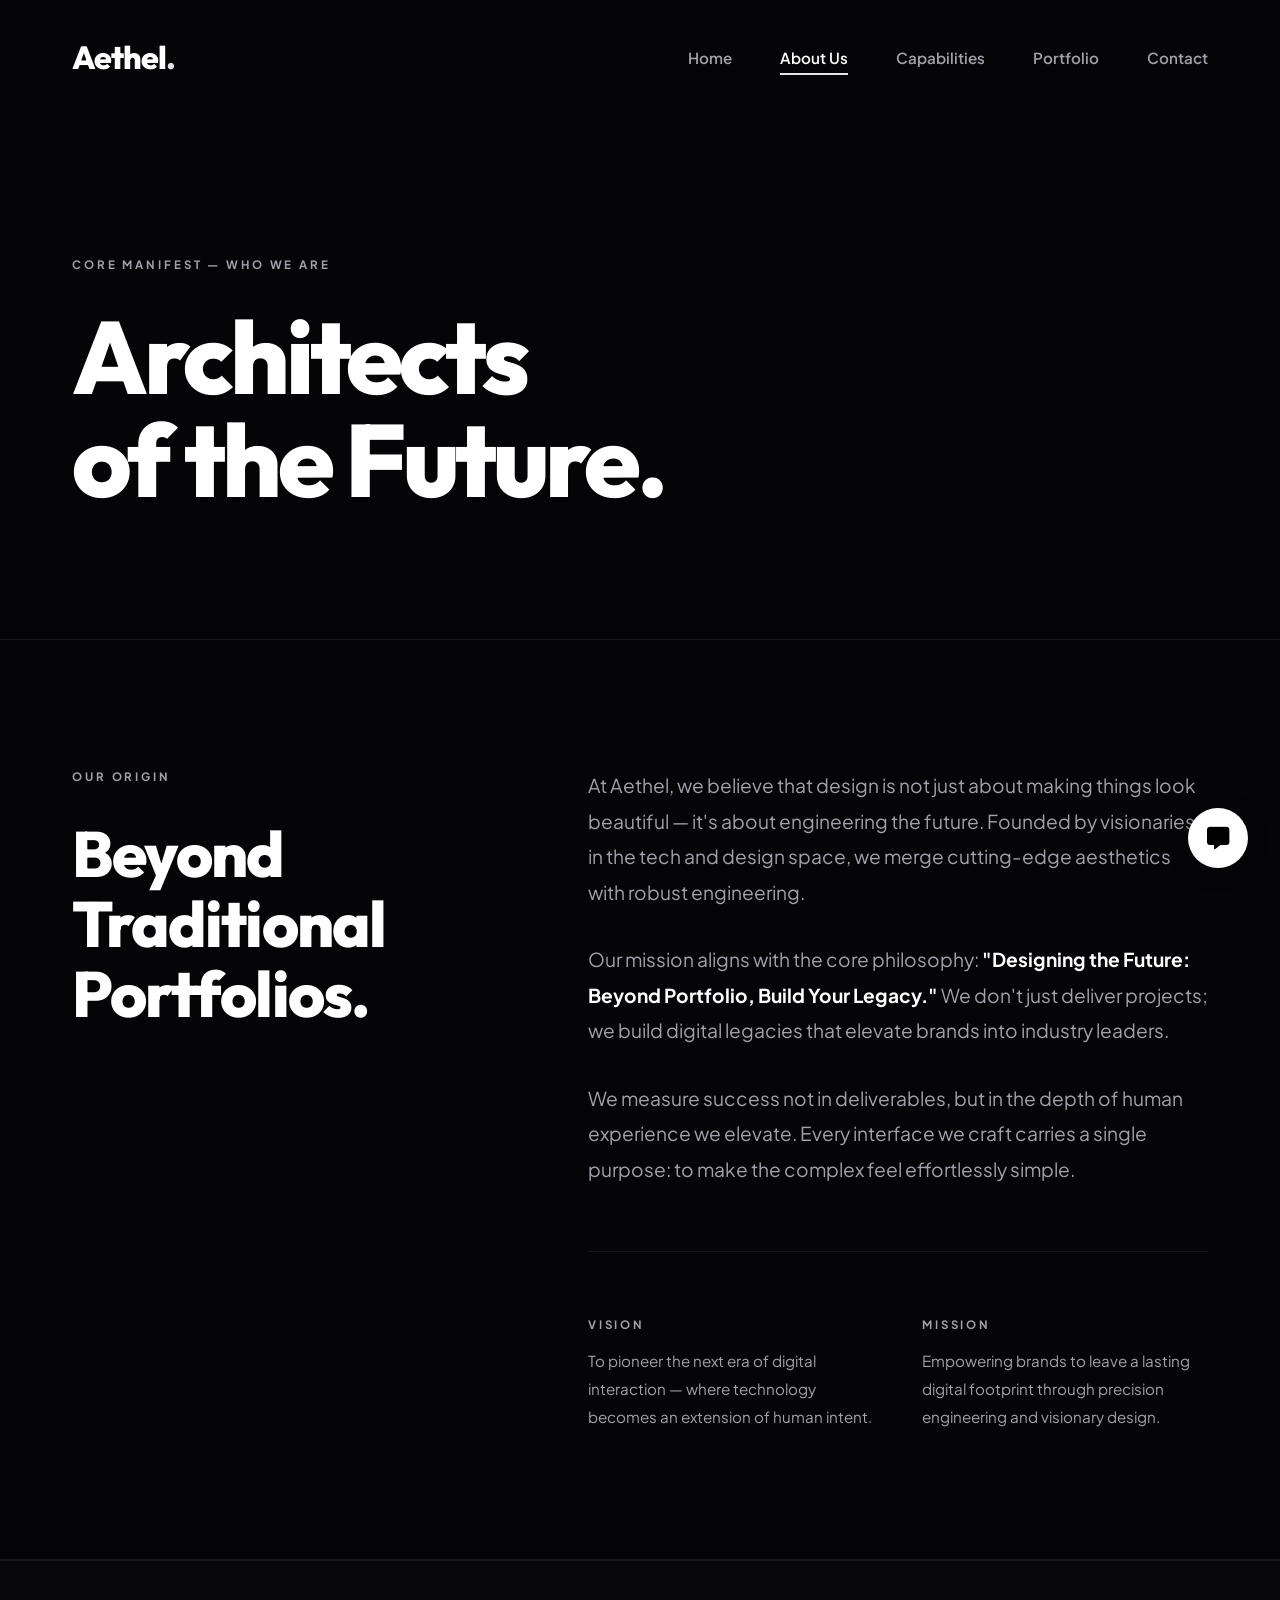
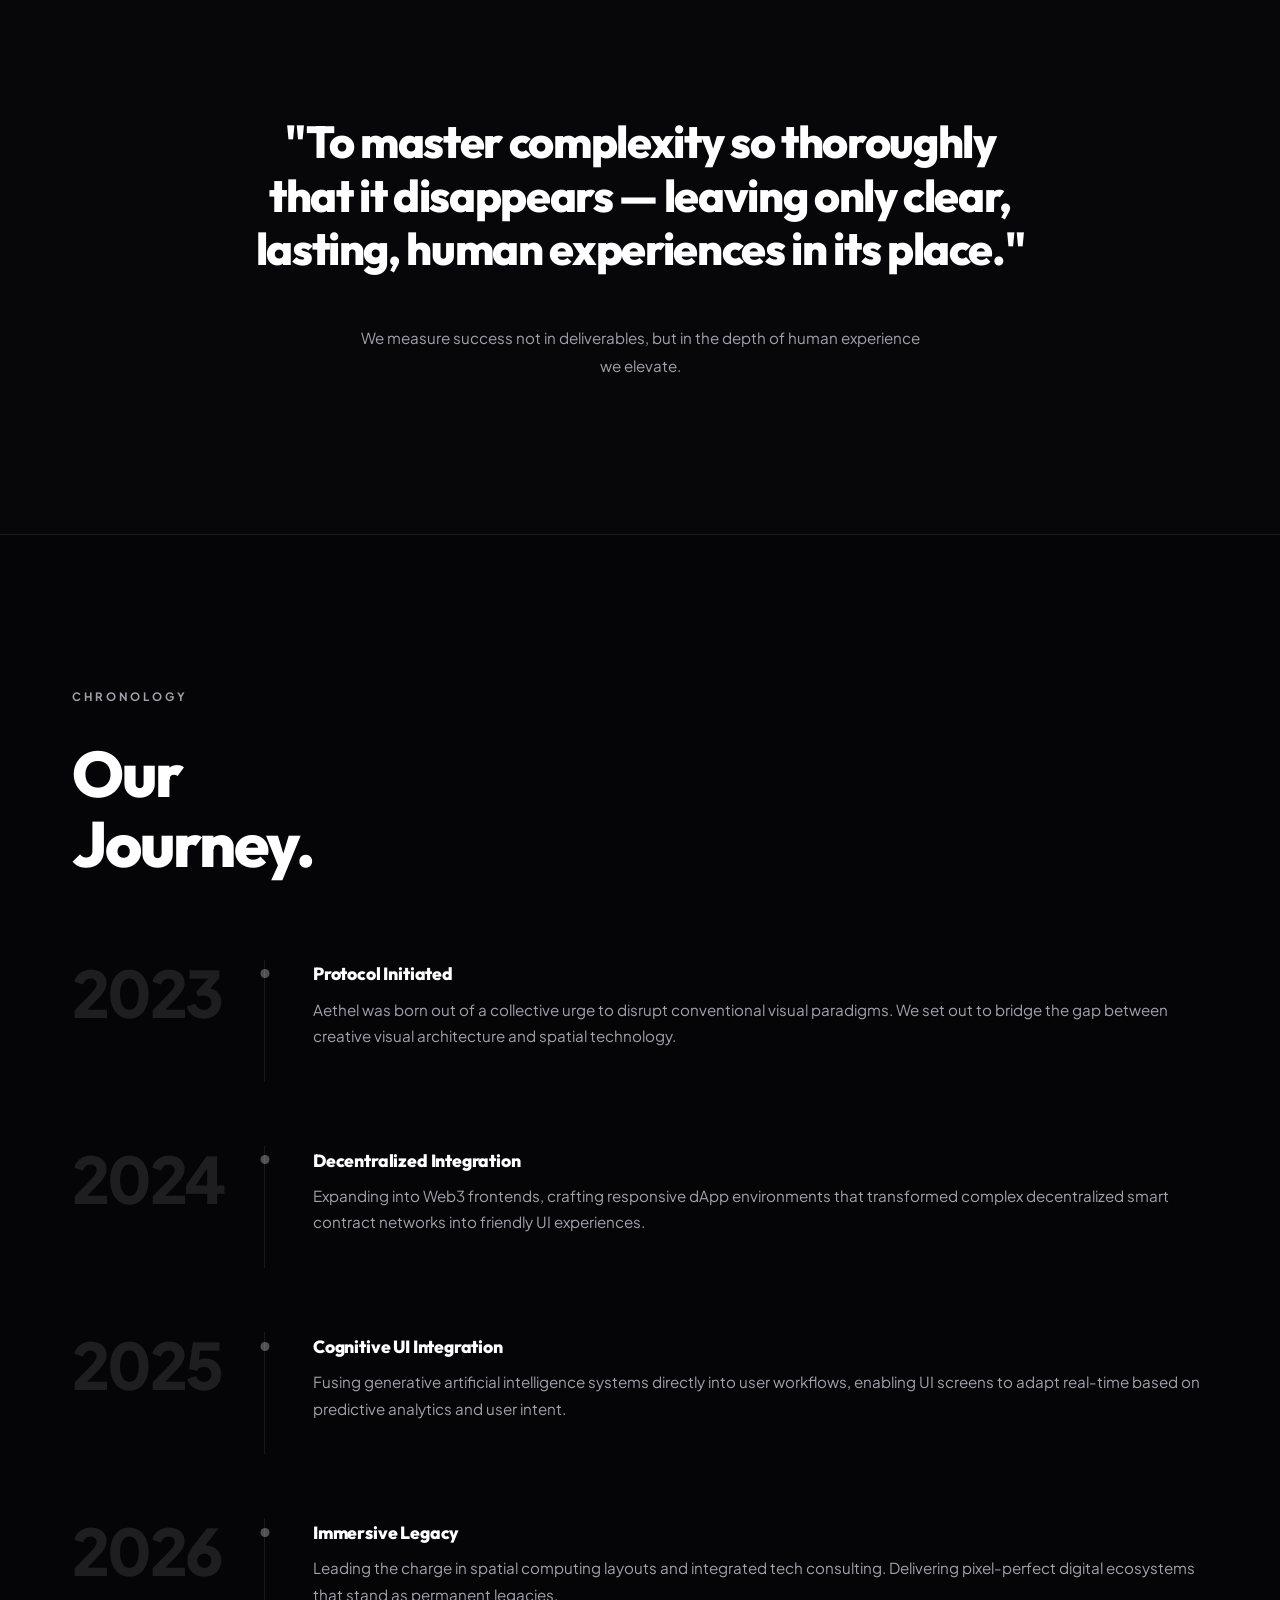
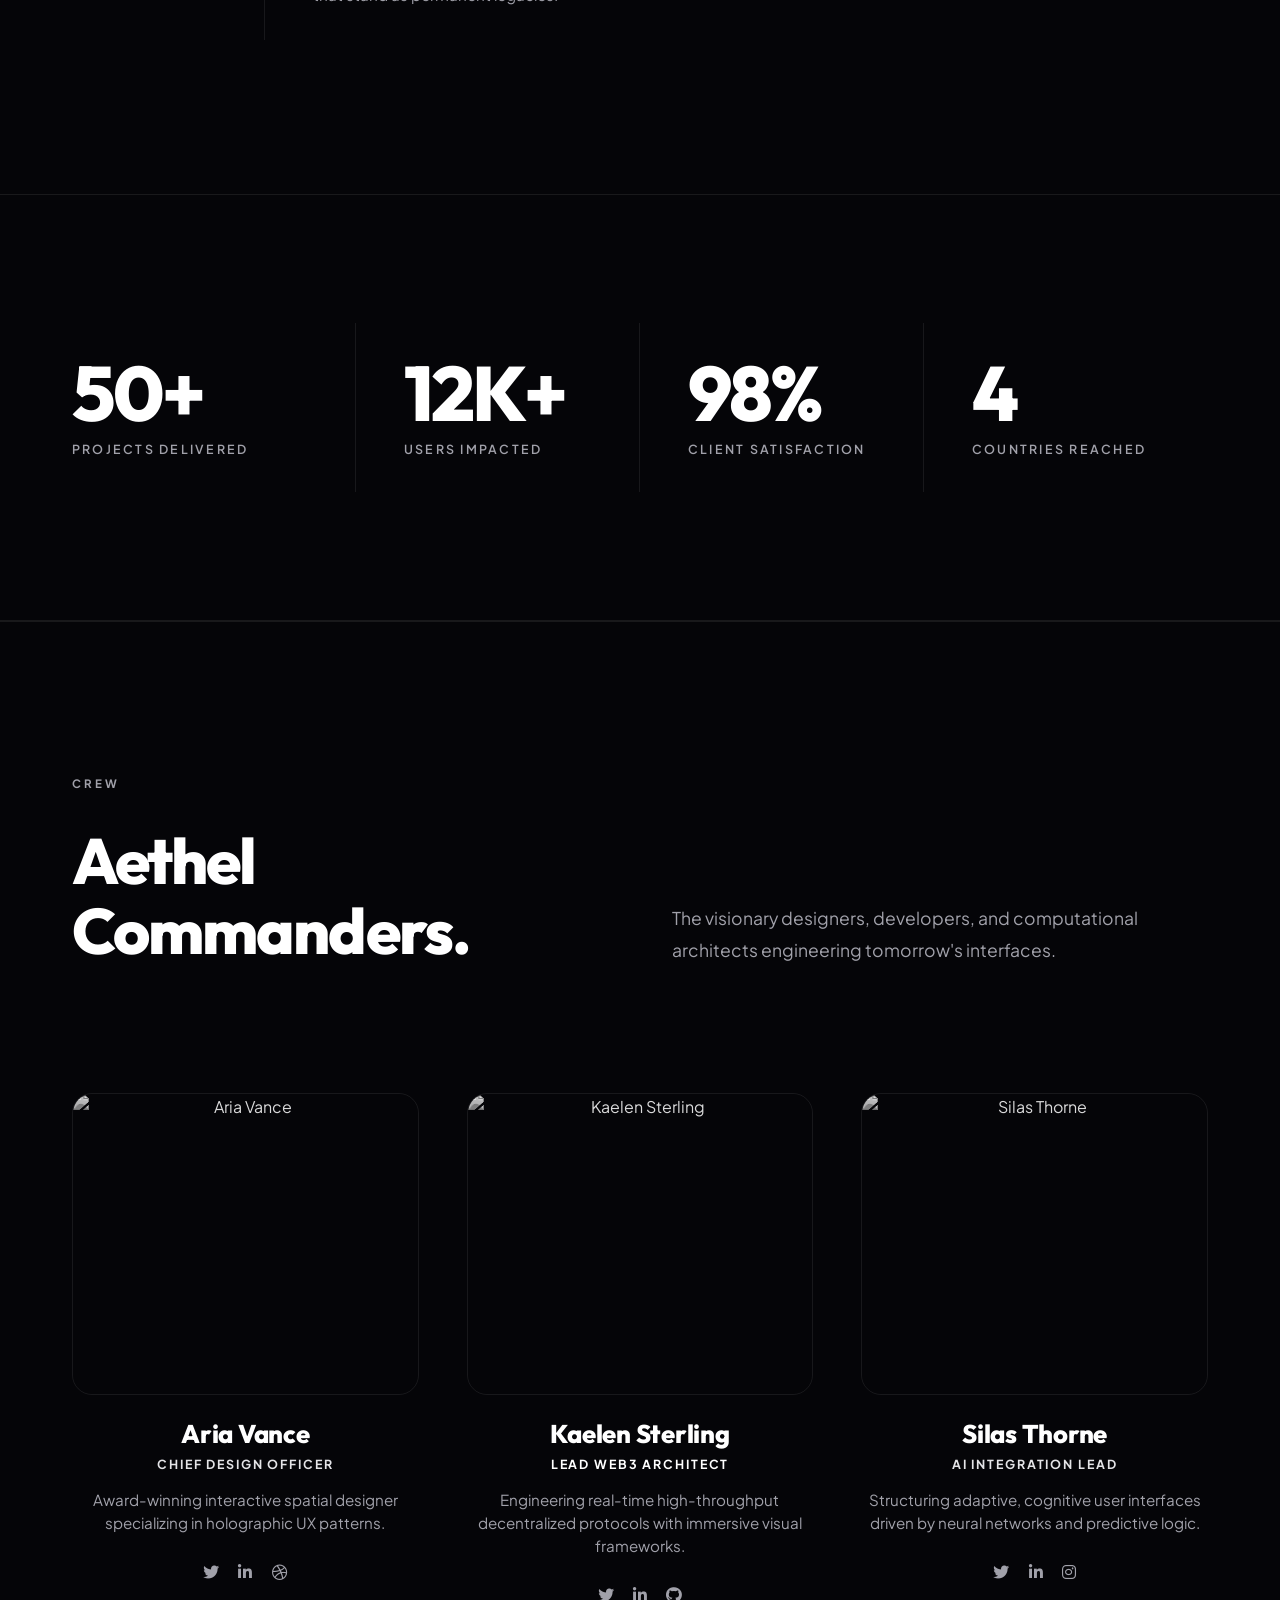
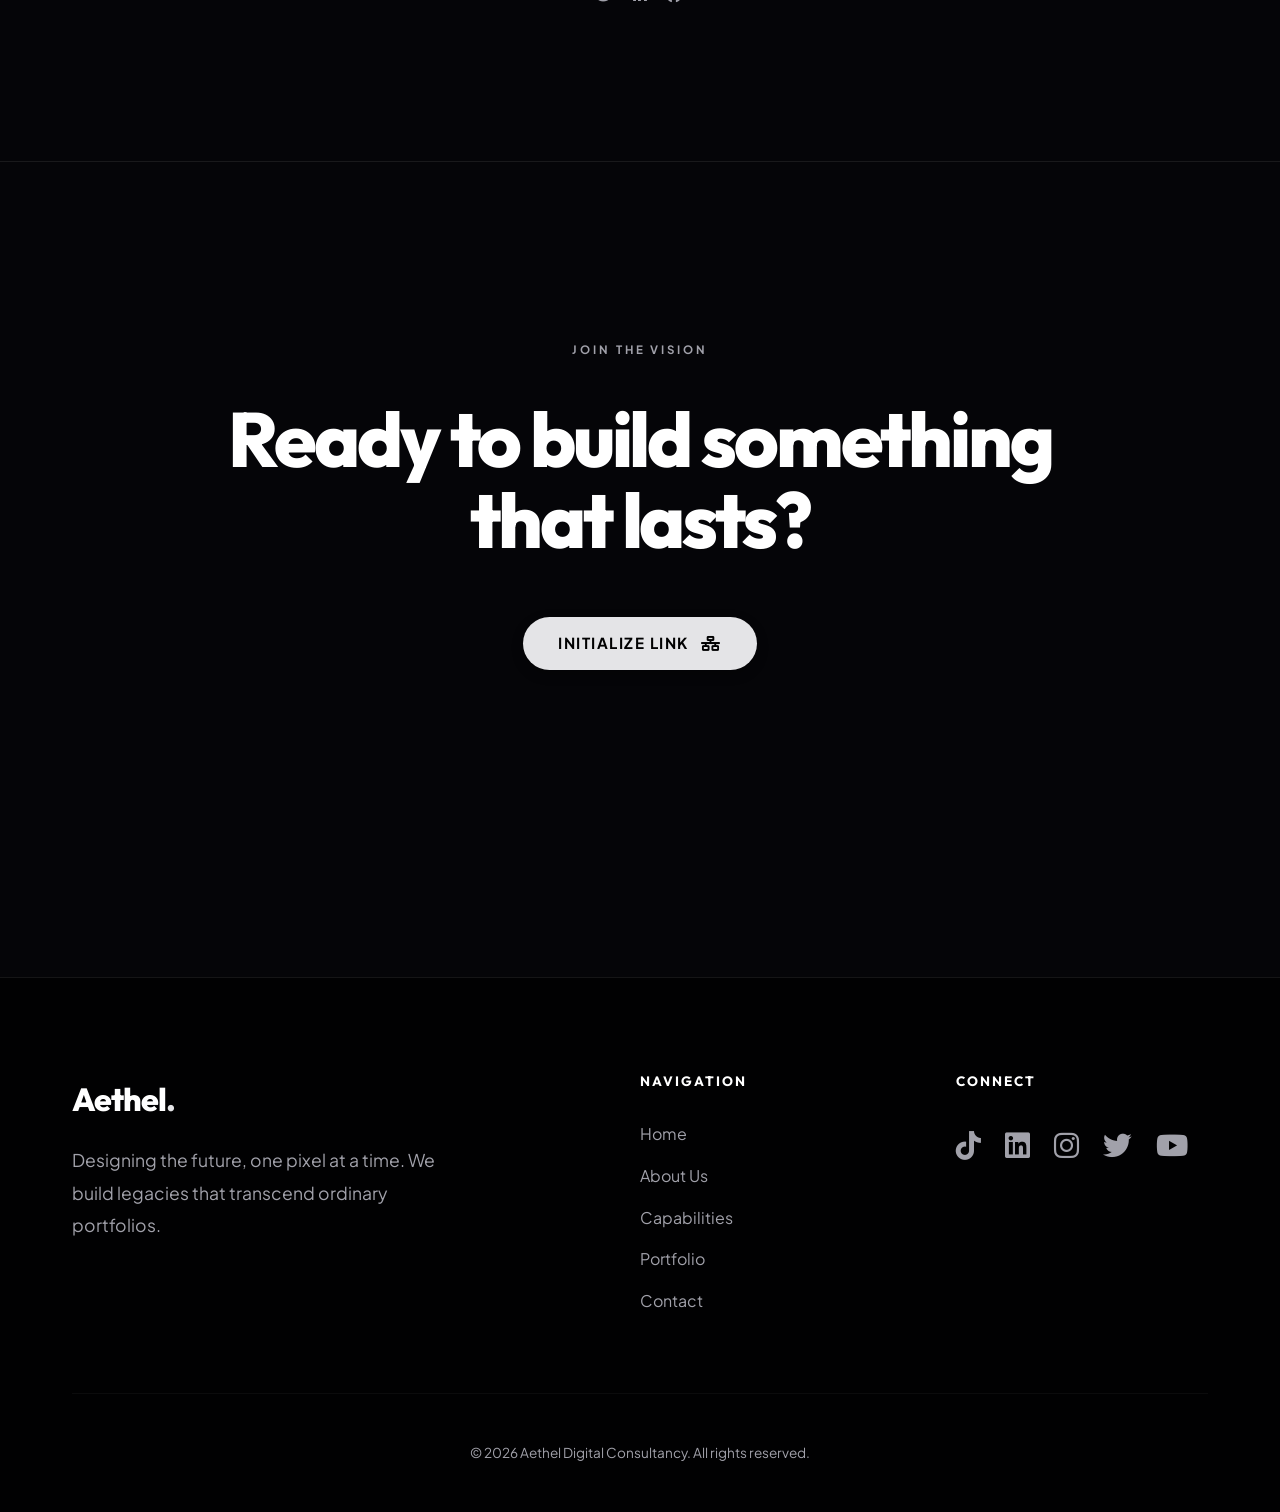
==== commit ef3be2ab: "Update design 23:48 29/5/2026" ====
--- a/about.html
+++ b/about.html
@@ -5,13 +5,20 @@
     <meta name="viewport" content="width=device-width, initial-scale=1.0">
     <title>About Us | Aethel</title>
     <meta name="description" content="Meet the architects of the digital future. Discover the story, milestones, and visionary team behind Aethel's premium design consultancy.">
+    <!-- Favicon -->
+    <link rel="icon" type="image/svg+xml" href="data:image/svg+xml,<svg xmlns='http://www.w3.org/2000/svg' viewBox='0 0 32 32'><rect width='32' height='32' fill='%23050508'/><text x='16' y='22' text-anchor='middle' font-family='serif' font-size='20' font-weight='700' fill='%23e4e4e7'>A</text></svg>">
+    <!-- Open Graph -->
+    <meta property="og:type" content="website">
+    <meta property="og:site_name" content="Aethel">
+    <meta property="og:title" content="About Us | Aethel">
+    <meta property="og:description" content="Meet the architects of the digital future. Discover the story, milestones, and visionary team behind Aethel's premium design consultancy.">
+    <meta property="og:image" content="https://images.unsplash.com/photo-1618005182384-a83a8bd57fbe?w=1200&q=80">
     <!-- Font Awesome -->
     <link rel="stylesheet" href="https://cdnjs.cloudflare.com/ajax/libs/font-awesome/6.4.0/css/all.min.css">
     <!-- Custom CSS -->
     <link rel="stylesheet" href="css/style.css">
 </head>
 <body>
-    <!-- Interactive Background Glows -->
     <div class="mouse-glow" id="mouseGlow"></div>
     <div class="bg-glow-orb orb-1"></div>
     <div class="bg-glow-orb orb-2"></div>
@@ -23,6 +30,7 @@
             <ul class="nav-links" id="navLinks">
                 <li><a href="index.html">Home</a></li>
                 <li><a href="about.html" class="active">About Us</a></li>
+                <li><a href="services.html">Capabilities</a></li>
                 <li><a href="portfolio.html">Portfolio</a></li>
                 <li><a href="contact.html">Contact</a></li>
             </ul>
@@ -32,103 +40,132 @@
         </div>
     </nav>
 
-    <!-- PAGE HEADER -->
-    <section style="padding: 13rem 0 4rem; text-align: center;">
-        <div class="container animate-up">
-            <div class="cyber-badge">
-                <i class="fas fa-terminal"></i> Core Manifest
-            </div>
-            <h1>Architects of the <span class="accent-text-cyan">Future</span></h1>
-        </div>
-    </section>
-
-    <!-- ABOUT CONTENT -->
-    <section style="padding: 2rem 0 6rem;">
-        <div class="container">
-            <div style="display: grid; grid-template-columns: repeat(auto-fit, minmax(320px, 1fr)); gap: 5rem; align-items: center;">
+    <!-- ── PAGE HERO ── -->
+    <section class="page-hero">
+        <div class="container">
+            <span class="page-hero-kicker animate-fade">Core Manifest — Who We Are</span>
+            <h1 class="page-hero-title animate-fade">Architects<br>of the Future.</h1>
+        </div>
+    </section>
+
+    <!-- ── STORY SECTION ── -->
+    <section class="about-story">
+        <div class="container">
+            <div class="about-story-grid">
+                <div class="about-story-sticky animate-up">
+                    <span class="section-label">Our Origin</span>
+                    <h2 class="about-story-tagline">Beyond<br>Traditional<br>Portfolios.</h2>
+                </div>
+                <div class="about-story-body animate-up delay-2">
+                    <p>At Aethel, we believe that design is not just about making things look beautiful — it's about engineering the future. Founded by visionaries in the tech and design space, we merge cutting-edge aesthetics with robust engineering.</p>
+                    <p>Our mission aligns with the core philosophy: <strong style="color: #fff;">"Designing the Future: Beyond Portfolio, Build Your Legacy."</strong> We don't just deliver projects; we build digital legacies that elevate brands into industry leaders.</p>
+                    <p>We measure success not in deliverables, but in the depth of human experience we elevate. Every interface we craft carries a single purpose: to make the complex feel effortlessly simple.</p>
+
+                    <div style="display: grid; grid-template-columns: 1fr 1fr; gap: 3rem; margin-top: 4rem; padding-top: 4rem; border-top: 1px solid var(--glass-border);">
+                        <div>
+                            <span class="section-label" style="margin-bottom: 0.75rem;">Vision</span>
+                            <p style="font-size: 0.95rem; margin: 0; color: var(--text-muted);">To pioneer the next era of digital interaction — where technology becomes an extension of human intent.</p>
+                        </div>
+                        <div>
+                            <span class="section-label" style="margin-bottom: 0.75rem;">Mission</span>
+                            <p style="font-size: 0.95rem; margin: 0; color: var(--text-muted);">Empowering brands to leave a lasting digital footprint through precision engineering and visionary design.</p>
+                        </div>
+                    </div>
+                </div>
+            </div>
+        </div>
+    </section>
+
+    <!-- ── MISSION STATEMENT ── -->
+    <section class="mission-cin">
+        <div class="container">
+            <div class="animate-fade">
+                <p class="mission-cin-quote">"To master complexity so thoroughly that it disappears — leaving only clear, lasting, human experiences in its place."</p>
+                <p class="mission-cin-sub">We measure success not in deliverables, but in the depth of human experience we elevate.</p>
+            </div>
+        </div>
+    </section>
+
+    <!-- ── CINEMATIC TIMELINE ── -->
+    <section class="timeline-cin">
+        <div class="container">
+            <div class="animate-up">
+                <span class="section-label">Chronology</span>
+                <h2>Our<br>Journey.</h2>
+            </div>
+
+            <div class="timeline-cin-items">
+                <div class="timeline-cin-item animate-up delay-1">
+                    <div class="timeline-cin-year">2023</div>
+                    <div class="timeline-cin-divider"></div>
+                    <div class="timeline-cin-content">
+                        <h3>Protocol Initiated</h3>
+                        <p>Aethel was born out of a collective urge to disrupt conventional visual paradigms. We set out to bridge the gap between creative visual architecture and spatial technology.</p>
+                    </div>
+                </div>
+                <div class="timeline-cin-item animate-up delay-2">
+                    <div class="timeline-cin-year">2024</div>
+                    <div class="timeline-cin-divider"></div>
+                    <div class="timeline-cin-content">
+                        <h3>Decentralized Integration</h3>
+                        <p>Expanding into Web3 frontends, crafting responsive dApp environments that transformed complex decentralized smart contract networks into friendly UI experiences.</p>
+                    </div>
+                </div>
+                <div class="timeline-cin-item animate-up delay-3">
+                    <div class="timeline-cin-year">2025</div>
+                    <div class="timeline-cin-divider"></div>
+                    <div class="timeline-cin-content">
+                        <h3>Cognitive UI Integration</h3>
+                        <p>Fusing generative artificial intelligence systems directly into user workflows, enabling UI screens to adapt real-time based on predictive analytics and user intent.</p>
+                    </div>
+                </div>
+                <div class="timeline-cin-item animate-up delay-4">
+                    <div class="timeline-cin-year">2026</div>
+                    <div class="timeline-cin-divider"></div>
+                    <div class="timeline-cin-content">
+                        <h3>Immersive Legacy</h3>
+                        <p>Leading the charge in spatial computing layouts and integrated tech consulting. Delivering pixel-perfect digital ecosystems that stand as permanent legacies.</p>
+                    </div>
+                </div>
+            </div>
+        </div>
+    </section>
+
+    <!-- ── STATS ── -->
+    <section class="stats-cinematic">
+        <div class="container">
+            <div class="stats-cinematic-grid">
+                <div class="stat-cin-item animate-up delay-1">
+                    <div class="stat-cin-number">50+</div>
+                    <div class="stat-cin-label">Projects Delivered</div>
+                </div>
+                <div class="stat-cin-item animate-up delay-2">
+                    <div class="stat-cin-number">12K+</div>
+                    <div class="stat-cin-label">Users Impacted</div>
+                </div>
+                <div class="stat-cin-item animate-up delay-3">
+                    <div class="stat-cin-number">98%</div>
+                    <div class="stat-cin-label">Client Satisfaction</div>
+                </div>
+                <div class="stat-cin-item animate-up delay-4">
+                    <div class="stat-cin-number">4</div>
+                    <div class="stat-cin-label">Countries Reached</div>
+                </div>
+            </div>
+        </div>
+    </section>
+
+    <!-- ── MEET THE TEAM ── -->
+    <section class="section-editorial">
+        <div class="container">
+            <div class="editorial-header">
+                <div class="animate-up">
+                    <span class="section-label">Crew</span>
+                    <h2>Aethel<br>Commanders.</h2>
+                </div>
                 <div class="animate-up delay-1">
-                    <div style="background: var(--glass-bg); border: 1px solid var(--glass-border); border-radius: 24px; overflow: hidden; position: relative; padding: 0.5rem;">
-                        <img src="https://images.unsplash.com/photo-1550751827-4bd374c3f58b?ixlib=rb-4.0.3&auto=format&fit=crop&w=800&q=80" alt="Futuristic Tech Core" style="width: 100%; height: auto; display: block; border-radius: 20px; filter: hue-rotate(240deg) brightness(0.9);">
-                        <div style="position: absolute; inset: 0; background: linear-gradient(to bottom, transparent, rgba(4, 4, 6, 0.45)); pointer-events: none;"></div>
-                    </div>
-                </div>
-                
-                <div class="animate-up delay-2">
-                    <h2 style="margin-bottom: 1.8rem;">Beyond Traditional Portfolios</h2>
-                    <p>At Aethel, we believe that design is not just about making things look beautiful; it's about engineering the future. Founded by visionaries in the tech and design space, we merge cutting-edge aesthetics with robust engineering.</p>
-                    <p>Our mission aligns with the core philosophy: <strong>"Designing the Future: Beyond Portfolio, Build Your Legacy."</strong> We don't just deliver projects; we build digital legacies that elevate brands into industry leaders.</p>
-                    
-                    <div style="margin-top: 3rem; display: grid; grid-template-columns: 1fr 1fr; gap: 2rem;">
-                        <div style="border-left: 2px solid var(--accent-cyan); padding-left: 1.2rem;">
-                            <h3 class="accent-text-cyan" style="font-size: 1.1rem; text-transform: uppercase; letter-spacing: 1.5px; margin-bottom: 0.5rem;">Vision</h3>
-                            <p style="font-size: 0.95rem; margin: 0;">To pioneer the next era of digital interaction.</p>
-                        </div>
-                        <div style="border-left: 2px solid var(--accent-purple); padding-left: 1.2rem;">
-                            <h3 class="accent-text-purple" style="font-size: 1.1rem; text-transform: uppercase; letter-spacing: 1.5px; margin-bottom: 0.5rem;">Mission</h3>
-                            <p style="font-size: 0.95rem; margin: 0;">Empowering brands to leave a lasting digital footprint.</p>
-                        </div>
-                    </div>
-                </div>
-            </div>
-        </div>
-    </section>
-
-    <!-- TIMELINE PROGRESS MILESTONES -->
-    <section style="padding: 5rem 0 8rem; border-top: 1px solid var(--glass-border); border-bottom: 1px solid var(--glass-border); background: rgba(255, 255, 255, 0.005);">
-        <div class="container">
-            <div class="animate-up" style="text-align: center; margin-bottom: 5rem;">
-                <div class="cyber-badge" style="color: var(--accent-cyan);">
-                    <i class="fas fa-history"></i> Chronology
-                </div>
-                <h2>Interactive <span class="accent-text-cyan">Milestones</span></h2>
-                <p style="max-width: 550px; margin: 0 auto;">Trace the evolution of digital artistry. Our continuous journey towards the vanguard of interactive engineering.</p>
-            </div>
-
-            <div class="timeline">
-                <!-- Item 1 -->
-                <div class="timeline-item animate-up delay-1">
-                    <div class="timeline-dot"></div>
-                    <div class="timeline-year">2023</div>
-                    <h3 style="margin-bottom: 0.6rem;">Protocol Initiated</h3>
-                    <p style="font-size: 1rem; margin: 0;">Aethel was born out of a collective urge to disrupt conventional visual paradigms. We set out to bridge the gap between creative visual architecture and spatial technology.</p>
-                </div>
-
-                <!-- Item 2 -->
-                <div class="timeline-item animate-up delay-2">
-                    <div class="timeline-dot"></div>
-                    <div class="timeline-year">2024</div>
-                    <h3 style="margin-bottom: 0.6rem;">Decentralized Integration</h3>
-                    <p style="font-size: 1rem; margin: 0;">Expanding into Web3 frontends, crafting responsive dApp environments that transformed complex decentralized smart contract networks into friendly UI experiences.</p>
-                </div>
-
-                <!-- Item 3 -->
-                <div class="timeline-item animate-up delay-3">
-                    <div class="timeline-dot"></div>
-                    <div class="timeline-year">2025</div>
-                    <h3 style="margin-bottom: 0.6rem;">Cognitive UI Integration</h3>
-                    <p style="font-size: 1rem; margin: 0;">Fusing generative artificial intelligence systems directly into user workflows, enabling UI screens to adapt real-time based on predictive analytics and user intent.</p>
-                </div>
-
-                <!-- Item 4 -->
-                <div class="timeline-item animate-up delay-4">
-                    <div class="timeline-dot"></div>
-                    <div class="timeline-year">2026</div>
-                    <h3 style="margin-bottom: 0.6rem;">Immersive Legacy</h3>
-                    <p style="font-size: 1rem; margin: 0;">Leading the charge in spatial computing layouts and integrated tech consulting. Delivering pixel-perfect digital ecosystems that stand as permanent legacies.</p>
-                </div>
-            </div>
-        </div>
-    </section>
-
-    <!-- MEET THE TEAM SECTION -->
-    <section style="padding: 8rem 0 4rem;">
-        <div class="container">
-            <div class="animate-up" style="text-align: center; margin-bottom: 6rem;">
-                <div class="cyber-badge" style="color: var(--accent-purple);">
-                    <i class="fas fa-users-viewfinder"></i> Crew
-                </div>
-                <h2>Aethel <span class="accent-text-purple">Commanders</span></h2>
-                <p style="max-width: 550px; margin: 0 auto;">The visionary designers, developers, and computational architects engineering tomorrow's interfaces.</p>
+                    <p>The visionary designers, developers, and computational architects engineering tomorrow's interfaces.</p>
+                </div>
             </div>
 
             <div class="team-grid">
@@ -139,7 +176,7 @@
                         <img src="https://images.unsplash.com/photo-1534528741775-53994a69daeb?ixlib=rb-4.0.3&auto=format&fit=crop&w=600&q=80" alt="Aria Vance" class="team-img">
                     </div>
                     <h3 style="margin-bottom: 0.3rem;">Aria Vance</h3>
-                    <p style="color: var(--accent-cyan); font-size: 0.85rem; font-weight: 700; text-transform: uppercase; letter-spacing: 1.5px; margin-bottom: 0.8rem;">Chief Design Officer</p>
+                    <p style="color: var(--accent-cyan); font-size: 0.78rem; font-weight: 700; text-transform: uppercase; letter-spacing: 0.15em; margin-bottom: 0.8rem;">Chief Design Officer</p>
                     <p style="font-size: 0.95rem; line-height: 1.5;">Award-winning interactive spatial designer specializing in holographic UX patterns.</p>
                     <div class="team-socials">
                         <a href="#"><i class="fab fa-twitter"></i></a>
@@ -147,7 +184,6 @@
                         <a href="#"><i class="fab fa-dribbble"></i></a>
                     </div>
                 </div>
-
                 <!-- Member 2 -->
                 <div class="team-card animate-up delay-2">
                     <div class="team-img-wrapper">
@@ -155,7 +191,7 @@
                         <img src="https://images.unsplash.com/photo-1507003211169-0a1dd7228f2d?ixlib=rb-4.0.3&auto=format&fit=crop&w=600&q=80" alt="Kaelen Sterling" class="team-img">
                     </div>
                     <h3 style="margin-bottom: 0.3rem;">Kaelen Sterling</h3>
-                    <p style="color: var(--accent-purple); font-size: 0.85rem; font-weight: 700; text-transform: uppercase; letter-spacing: 1.5px; margin-bottom: 0.8rem;">Lead Web3 Architect</p>
+                    <p style="color: var(--accent-purple); font-size: 0.78rem; font-weight: 700; text-transform: uppercase; letter-spacing: 0.15em; margin-bottom: 0.8rem;">Lead Web3 Architect</p>
                     <p style="font-size: 0.95rem; line-height: 1.5;">Engineering real-time high-throughput decentralized protocols with immersive visual frameworks.</p>
                     <div class="team-socials">
                         <a href="#"><i class="fab fa-twitter"></i></a>
@@ -163,7 +199,6 @@
                         <a href="#"><i class="fab fa-github"></i></a>
                     </div>
                 </div>
-
                 <!-- Member 3 -->
                 <div class="team-card animate-up delay-3">
                     <div class="team-img-wrapper">
@@ -171,7 +206,7 @@
                         <img src="https://images.unsplash.com/photo-1500648767791-00dcc994a43e?ixlib=rb-4.0.3&auto=format&fit=crop&w=600&q=80" alt="Silas Thorne" class="team-img">
                     </div>
                     <h3 style="margin-bottom: 0.3rem;">Silas Thorne</h3>
-                    <p style="color: var(--accent-cyan); font-size: 0.85rem; font-weight: 700; text-transform: uppercase; letter-spacing: 1.5px; margin-bottom: 0.8rem;">AI Integration Lead</p>
+                    <p style="color: var(--accent-cyan); font-size: 0.78rem; font-weight: 700; text-transform: uppercase; letter-spacing: 0.15em; margin-bottom: 0.8rem;">AI Integration Lead</p>
                     <p style="font-size: 0.95rem; line-height: 1.5;">Structuring adaptive, cognitive user interfaces driven by neural networks and predictive logic.</p>
                     <div class="team-socials">
                         <a href="#"><i class="fab fa-twitter"></i></a>
@@ -183,6 +218,15 @@
         </div>
     </section>
 
+    <!-- ── CTA ── -->
+    <section class="cta-cinematic">
+        <div class="container animate-up">
+            <span class="cta-label">Join the Vision</span>
+            <h2>Ready to build something that lasts?</h2>
+            <a href="contact.html" class="btn btn-primary">Initialize Link <i class="fas fa-network-wired"></i></a>
+        </div>
+    </section>
+
     <!-- FOOTER -->
     <footer class="footer">
         <div class="container">
@@ -196,32 +240,31 @@
                     <ul>
                         <li><a href="index.html">Home</a></li>
                         <li><a href="about.html">About Us</a></li>
+                        <li><a href="services.html">Capabilities</a></li>
                         <li><a href="portfolio.html">Portfolio</a></li>
                         <li><a href="contact.html">Contact</a></li>
                     </ul>
                 </div>
                 <div class="footer-links animate-up delay-2">
                     <h4>Connect</h4>
-                    <ul>
-                        <li><a href="#"><i class="fab fa-twitter"></i> Twitter</a></li>
-                        <li><a href="#"><i class="fab fa-linkedin"></i> LinkedIn</a></li>
-                        <li><a href="#"><i class="fab fa-instagram"></i> Instagram</a></li>
-                        <li><a href="#"><i class="fab fa-dribbble"></i> Dribbble</a></li>
+                    <ul class="footer-social">
+                        <li><a href="https://tiktok.com/@aethel" target="_blank" aria-label="TikTok"><i class="fab fa-tiktok"></i></a></li>
+                        <li><a href="https://linkedin.com/company/aethel-design" target="_blank" aria-label="LinkedIn"><i class="fab fa-linkedin"></i></a></li>
+                        <li><a href="https://instagram.com/aethel" target="_blank" aria-label="Instagram"><i class="fab fa-instagram"></i></a></li>
+                        <li><a href="https://twitter.com/aethel_design" target="_blank" aria-label="Twitter"><i class="fab fa-twitter"></i></a></li>
+                        <li><a href="https://youtube.com/@aethel" target="_blank" aria-label="YouTube"><i class="fab fa-youtube"></i></a></li>
                     </ul>
                 </div>
             </div>
             <div class="footer-bottom">
-                &copy; 2026 Aethel Digital Consultancy. All rights reserved. | Web Design Competition Digital Synergy
+                &copy; 2026 Aethel Digital Consultancy. All rights reserved.
             </div>
         </div>
     </footer>
 
-    <!-- CHATBOT WIDGET -->
+    <!-- CHATBOT -->
     <div class="chat-widget" id="chatWidget">
-        <button class="chat-bubble" id="chatBubble" aria-label="Open AI Assistant">
-            <i class="fas fa-comment-alt"></i>
-        </button>
-
+        <button class="chat-bubble" id="chatBubble" aria-label="Open AI Assistant"><i class="fas fa-comment-alt"></i></button>
         <div class="chat-panel" id="chatPanel">
             <div class="chat-header">
                 <div style="display: flex; align-items: center; gap: 0.8rem;">
@@ -231,29 +274,18 @@
                         <span style="font-size: 0.7rem; color: var(--text-muted);">AI Assistant</span>
                     </div>
                 </div>
-                <div style="display: flex; gap: 0.8rem; align-items: center;">
-                    <button class="chat-close-btn" id="chatCloseBtn">
-                        <i class="fas fa-times"></i>
-                    </button>
-                </div>
-            </div>
-
-            <!-- Chat Messages Container -->
+                <button class="chat-close-btn" id="chatCloseBtn"><i class="fas fa-times"></i></button>
+            </div>
             <div class="chat-messages" id="chatMessages">
-                <div class="chat-msg system">
-                    Inti Kognitif Aethel aktif. Bagaimana saya dapat membantu merancang warisan digital Anda?
-                </div>
-            </div>
-
-            <!-- Chat Input Form -->
+                <div class="chat-msg system">Aethel Cognitive Core active. How may I help you build your digital legacy?</div>
+            </div>
             <form class="chat-input-area" id="chatInputArea">
-                <input type="text" id="chatInput" placeholder="Kirim transmisi..." required autocomplete="off">
+                <input type="text" id="chatInput" placeholder="Send a transmission..." required autocomplete="off">
                 <button type="submit" id="chatSendBtn"><i class="fas fa-paper-plane"></i></button>
             </form>
         </div>
     </div>
 
-    <!-- Custom Scripts -->
     <script src="js/script.js"></script>
 </body>
 </html>
--- a/css/style.css
+++ b/css/style.css
@@ -402,7 +402,7 @@
    ========================================= */
 .stats-grid {
   display: grid;
-  grid-template-columns: repeat(auto-fit, minmax(220px, 1fr));
+  grid-template-columns: repeat(auto-fit, minmax(min(100%, 220px), 1fr));
   gap: 2.5rem;
   text-align: center;
 }
@@ -475,7 +475,7 @@
 
 .portfolio-grid {
   display: grid;
-  grid-template-columns: repeat(auto-fit, minmax(320px, 1fr));
+  grid-template-columns: repeat(auto-fit, minmax(min(100%, 320px), 1fr));
   gap: 3rem;
 }
 
@@ -682,7 +682,7 @@
    ========================================= */
 .team-grid {
   display: grid;
-  grid-template-columns: repeat(auto-fit, minmax(240px, 1fr));
+  grid-template-columns: repeat(auto-fit, minmax(min(100%, 240px), 1fr));
   gap: 3rem;
 }
 
@@ -931,6 +931,29 @@
 .footer-links a:hover {
   color: var(--accent-cyan);
   padding-left: 6px;
+}
+
+.footer-social {
+  display: flex;
+  gap: 1.5rem;
+  align-items: center;
+  padding: 0;
+}
+
+.footer-social li {
+  margin-bottom: 0 !important;
+}
+
+.footer-social a {
+  font-size: 1.8rem;
+  color: var(--text-muted);
+  transition: all 0.3s ease;
+}
+
+.footer-social a:hover {
+  color: var(--text-main);
+  padding-left: 0 !important; /* Override the default padding shift */
+  transform: translateY(-3px);
 }
 
 .footer-bottom {
@@ -1222,3 +1245,1330 @@
   }
 }
 
+/* =========================================
+   KICKER LABELS
+   ========================================= */
+.kicker {
+  font-size: 0.78rem;
+  font-weight: 700;
+  text-transform: uppercase;
+  letter-spacing: 3px;
+  color: var(--text-muted);
+  margin-bottom: 1.2rem;
+  display: flex;
+  align-items: center;
+  gap: 0.8rem;
+}
+
+.kicker::before {
+  content: '';
+  display: block;
+  width: 24px;
+  height: 1px;
+  background: var(--glass-border-hover);
+  flex-shrink: 0;
+}
+
+.kicker-centered {
+  justify-content: center;
+}
+
+.kicker-centered::before {
+  display: none;
+}
+
+/* =========================================
+   STATS BAR (Portfolio)
+   ========================================= */
+.stats-bar {
+  background: var(--glass-bg);
+  border: 1px solid var(--glass-border);
+  border-radius: 40px;
+  padding: 0.9rem 2.5rem;
+  text-align: center;
+  font-size: 0.85rem;
+  font-weight: 600;
+  color: var(--text-muted);
+  letter-spacing: 0.5px;
+  margin-bottom: 3rem;
+  display: inline-block;
+}
+
+.stats-bar-dot {
+  margin: 0 0.8rem;
+  color: var(--accent-cyan);
+}
+
+/* =========================================
+   HOMEPAGE STATS SECTION
+   ========================================= */
+.home-stats-section {
+  border-top: 1px solid var(--glass-border);
+  border-bottom: 1px solid var(--glass-border);
+  padding: 5rem 0;
+}
+
+.home-stats-grid {
+  display: grid;
+  grid-template-columns: repeat(auto-fit, minmax(min(100%, 180px), 1fr));
+  gap: 0;
+}
+
+.home-stat-item {
+  text-align: center;
+  padding: 2rem;
+  border-right: 1px solid var(--glass-border);
+}
+
+.home-stat-item:last-child {
+  border-right: none;
+}
+
+.home-stat-number {
+  font-family: 'Outfit', sans-serif;
+  font-size: clamp(2.5rem, 5vw, 4rem);
+  font-weight: 800;
+  color: #ffffff;
+  line-height: 1;
+  margin-bottom: 0.5rem;
+}
+
+.home-stat-label {
+  font-size: 0.8rem;
+  font-weight: 600;
+  text-transform: uppercase;
+  letter-spacing: 2px;
+  color: var(--text-muted);
+}
+
+@media (max-width: 768px) {
+  .home-stats-grid {
+    grid-template-columns: 1fr 1fr;
+  }
+  .home-stat-item {
+    border-right: 1px solid var(--glass-border);
+    border-bottom: 1px solid var(--glass-border);
+  }
+  .home-stat-item:nth-child(2n) {
+    border-right: none;
+  }
+  .home-stat-item:nth-last-child(-n+2) {
+    border-bottom: none;
+  }
+}
+
+/* =========================================
+   SERVICES SECTION (index.html)
+   ========================================= */
+.services-editorial {
+  display: grid;
+  grid-template-columns: 1fr 1.2fr;
+  gap: 6rem;
+  align-items: start;
+}
+
+.service-row {
+  padding: 1.8rem 0;
+  border-top: 1px solid var(--glass-border);
+  transition: var(--transition-smooth);
+}
+
+.service-row:hover {
+  border-top-color: var(--glass-border-hover);
+}
+
+.service-name {
+  font-size: 0.8rem;
+  font-weight: 700;
+  text-transform: uppercase;
+  letter-spacing: 2.5px;
+  color: #ffffff;
+  margin-bottom: 0.4rem;
+}
+
+.service-desc {
+  font-size: 0.95rem;
+  color: var(--text-muted);
+  margin: 0;
+}
+
+@media (max-width: 900px) {
+  .services-editorial {
+    grid-template-columns: 1fr;
+    gap: 3rem;
+  }
+}
+
+/* =========================================
+   TESTIMONIALS SECTION (index.html)
+   ========================================= */
+.testimonials-grid {
+  display: grid;
+  grid-template-columns: repeat(auto-fit, minmax(min(100%, 300px), 1fr));
+  gap: 2.5rem;
+  margin-top: 4rem;
+}
+
+.testimonial-card {
+  background: rgba(255, 255, 255, 0.02);
+  border: 1px solid var(--glass-border);
+  border-radius: 16px;
+  padding: 2.5rem;
+  transition: var(--transition-smooth);
+}
+
+.testimonial-card:hover {
+  border-color: var(--glass-border-hover);
+  background: rgba(255, 255, 255, 0.03);
+}
+
+.testimonial-quote {
+  font-style: italic;
+  font-size: 1rem;
+  color: rgba(255, 255, 255, 0.75);
+  line-height: 1.7;
+  margin-bottom: 2rem;
+  quotes: "\201C" "\201D";
+}
+
+.testimonial-quote::before {
+  content: open-quote;
+  font-size: 2rem;
+  color: var(--accent-cyan);
+  line-height: 0;
+  vertical-align: -0.5rem;
+  margin-right: 0.2rem;
+}
+
+.testimonial-author-name {
+  font-size: 0.9rem;
+  font-weight: 700;
+  color: #ffffff;
+  text-transform: uppercase;
+  letter-spacing: 1.5px;
+  margin-bottom: 0.2rem;
+}
+
+.testimonial-author-role {
+  font-size: 0.8rem;
+  color: var(--text-muted);
+  margin: 0;
+}
+
+/* =========================================
+   MISSION STATEMENT (about.html)
+   ========================================= */
+.mission-section {
+  text-align: center;
+  padding: 7rem 0;
+  border-top: 1px solid var(--glass-border);
+  border-bottom: 1px solid var(--glass-border);
+}
+
+.mission-quote {
+  font-size: clamp(1.4rem, 3vw, 2.2rem);
+  font-weight: 300;
+  line-height: 1.55;
+  color: rgba(255, 255, 255, 0.85);
+  max-width: 800px;
+  margin: 2rem auto;
+  font-style: italic;
+}
+
+.mission-divider {
+  width: 60px;
+  height: 1px;
+  background: var(--glass-border-hover);
+  margin: 2.5rem auto;
+}
+
+.mission-sub {
+  font-size: 0.95rem;
+  color: var(--text-muted);
+  max-width: 500px;
+  margin: 0 auto;
+}
+
+/* =========================================
+   AWARDS & RECOGNITION (about.html)
+   ========================================= */
+.awards-list {
+  max-width: 860px;
+  margin: 4rem auto 0;
+}
+
+.award-item {
+  display: grid;
+  grid-template-columns: 100px 1fr;
+  gap: 2.5rem;
+  align-items: center;
+  padding: 2rem 0;
+  border-bottom: 1px solid var(--glass-border);
+  transition: var(--transition-smooth);
+}
+
+.award-item:hover {
+  border-bottom-color: var(--glass-border-hover);
+}
+
+.award-year {
+  font-family: 'Outfit', sans-serif;
+  font-size: 1.6rem;
+  font-weight: 800;
+  color: rgba(255, 255, 255, 0.2);
+  line-height: 1;
+}
+
+.award-name {
+  font-size: 1rem;
+  font-weight: 600;
+  color: #ffffff;
+  margin-bottom: 0.2rem;
+}
+
+.award-org {
+  font-size: 0.85rem;
+  color: var(--text-muted);
+  margin: 0;
+}
+
+@media (max-width: 600px) {
+  .award-item {
+    grid-template-columns: 70px 1fr;
+    gap: 1.5rem;
+  }
+  .award-year {
+    font-size: 1.2rem;
+  }
+}
+
+/* =========================================
+   FAQ ACCORDION (contact.html)
+   ========================================= */
+.faq-section {
+  padding: 6rem 0;
+  border-top: 1px solid var(--glass-border);
+}
+
+.faq-list {
+  max-width: 780px;
+  margin: 4rem auto 0;
+}
+
+.faq-item {
+  border-bottom: 1px solid var(--glass-border);
+}
+
+.faq-question {
+  width: 100%;
+  background: none;
+  border: none;
+  color: #ffffff;
+  font-family: inherit;
+  font-size: 1rem;
+  font-weight: 500;
+  text-align: left;
+  padding: 1.6rem 0;
+  cursor: pointer;
+  display: flex;
+  justify-content: space-between;
+  align-items: center;
+  gap: 1rem;
+  transition: color 0.3s ease;
+}
+
+.faq-question:hover {
+  color: var(--accent-cyan);
+}
+
+.faq-chevron {
+  width: 22px;
+  height: 22px;
+  border: 1px solid var(--glass-border);
+  border-radius: 50%;
+  display: flex;
+  align-items: center;
+  justify-content: center;
+  flex-shrink: 0;
+  font-size: 0.7rem;
+  color: var(--text-muted);
+  transition: transform 0.35s ease, border-color 0.3s ease;
+}
+
+.faq-item.active .faq-chevron {
+  transform: rotate(180deg);
+  border-color: var(--accent-cyan);
+  color: var(--accent-cyan);
+}
+
+.faq-answer {
+  max-height: 0;
+  overflow: hidden;
+  transition: max-height 0.4s ease;
+}
+
+.faq-answer p {
+  padding-bottom: 1.8rem;
+  font-size: 0.95rem;
+  line-height: 1.75;
+  color: var(--text-muted);
+  margin: 0;
+}
+
+/* =========================================
+   SERVICES PAGE (services.html)
+   ========================================= */
+.service-detail-section {
+  padding: 5rem 0;
+  border-top: 1px solid var(--glass-border);
+}
+
+.service-detail-grid {
+  display: grid;
+  grid-template-columns: 1fr 1fr;
+  gap: 5rem;
+  align-items: center;
+}
+
+.service-detail-section:nth-child(odd) .service-detail-grid {
+  direction: rtl;
+}
+
+.service-detail-section:nth-child(odd) .service-detail-content {
+  direction: ltr;
+}
+
+.service-detail-section:nth-child(odd) .service-detail-img {
+  direction: ltr;
+}
+
+.service-detail-img-wrapper {
+  border-radius: 16px;
+  overflow: hidden;
+  border: 1px solid var(--glass-border);
+}
+
+.service-detail-img {
+  width: 100%;
+  height: 380px;
+  object-fit: cover;
+  display: block;
+  filter: grayscale(60%);
+  transition: filter 0.6s ease, transform 0.6s ease;
+}
+
+.service-detail-img-wrapper:hover .service-detail-img {
+  filter: grayscale(0%);
+  transform: scale(1.03);
+}
+
+.service-detail-tag {
+  display: inline-block;
+  font-size: 0.75rem;
+  font-weight: 700;
+  text-transform: uppercase;
+  letter-spacing: 2px;
+  color: var(--text-muted);
+  border: 1px solid var(--glass-border);
+  border-radius: 20px;
+  padding: 0.3rem 1rem;
+  margin-bottom: 1.5rem;
+}
+
+.tech-tags {
+  display: flex;
+  flex-wrap: wrap;
+  gap: 0.6rem;
+  margin-top: 1.8rem;
+}
+
+.tech-tag {
+  font-size: 0.75rem;
+  font-weight: 600;
+  text-transform: uppercase;
+  letter-spacing: 1px;
+  color: var(--accent-cyan);
+  border: 1px solid var(--glass-border);
+  border-radius: 20px;
+  padding: 0.3rem 1rem;
+  transition: var(--transition-smooth);
+}
+
+.tech-tag:hover {
+  border-color: var(--accent-cyan);
+  background: rgba(228, 228, 231, 0.05);
+}
+
+@media (max-width: 900px) {
+  .service-detail-grid {
+    grid-template-columns: 1fr;
+    direction: ltr !important;
+    gap: 3rem;
+  }
+  .service-detail-img {
+    height: 260px;
+  }
+}
+
+/* =========================================
+   PROCESS SECTION (services.html)
+   ========================================= */
+.process-grid {
+  display: grid;
+  grid-template-columns: repeat(auto-fit, minmax(min(100%, 200px), 1fr));
+  gap: 3rem;
+  margin-top: 5rem;
+}
+
+.process-step {
+  padding: 2rem 0;
+  border-top: 1px solid var(--glass-border);
+  transition: var(--transition-smooth);
+}
+
+.process-step:hover {
+  border-top-color: var(--glass-border-hover);
+}
+
+.process-number {
+  font-family: 'Outfit', sans-serif;
+  font-size: 2.5rem;
+  font-weight: 800;
+  color: rgba(255, 255, 255, 0.08);
+  line-height: 1;
+  margin-bottom: 1rem;
+}
+
+.process-name {
+  font-size: 0.85rem;
+  font-weight: 700;
+  text-transform: uppercase;
+  letter-spacing: 2px;
+  color: #ffffff;
+  margin-bottom: 0.6rem;
+}
+
+.process-desc {
+  font-size: 0.9rem;
+  color: var(--text-muted);
+  margin: 0;
+  line-height: 1.6;
+}
+
+/* =========================================
+   404 PAGE
+   ========================================= */
+.not-found-section {
+  min-height: 100vh;
+  display: flex;
+  flex-direction: column;
+  align-items: center;
+  justify-content: center;
+  text-align: center;
+  padding: 2rem;
+}
+
+.not-found-code {
+  font-family: 'Outfit', sans-serif;
+  font-size: clamp(6rem, 20vw, 14rem);
+  font-weight: 800;
+  line-height: 1;
+  color: rgba(255, 255, 255, 0.04);
+  margin-bottom: 1rem;
+  letter-spacing: -0.04em;
+}
+
+.not-found-title {
+  font-size: 1.2rem;
+  color: rgba(255, 255, 255, 0.6);
+  font-weight: 400;
+  margin-bottom: 0.8rem;
+}
+
+.not-found-sub {
+  font-size: 0.9rem;
+  color: var(--text-muted);
+  margin-bottom: 3rem;
+}
+
+.not-found-btns {
+  display: flex;
+  gap: 1.2rem;
+  flex-wrap: wrap;
+  justify-content: center;
+}
+
+/* =========================================
+   PORTFOLIO CARD TRANSITIONS (for filter)
+   ========================================= */
+.project-card {
+  transition: opacity 0.4s ease, transform 0.4s ease, border-color 0.4s ease,
+              box-shadow 0.4s ease, background 0.4s ease;
+}
+
+/* =========================================================
+   ██████  CINEMATIC REDESIGN — AETHEL v2
+   Google × DeepMind × Premium Monochrome Philosophy
+   Layout, Hierarchy, Storytelling. Identity preserved.
+   ========================================================= */
+
+/* ── GLOBAL RHYTHM OVERRIDES ── */
+h1 { font-size: clamp(3.5rem, 8vw, 7.5rem); letter-spacing: -0.04em; line-height: 1.05; }
+h2 { font-size: clamp(2.2rem, 5vw, 4.5rem); letter-spacing: -0.03em; line-height: 1.1; }
+h3 { font-size: clamp(1.2rem, 2vw, 1.6rem); letter-spacing: -0.01em; }
+p  { line-height: 1.85; }
+
+/* Slower, more cinematic animations */
+.animate-up {
+  opacity: 0;
+  transform: translateY(40px);
+  transition: opacity 1s cubic-bezier(0.16, 1, 0.3, 1),
+              transform 1s cubic-bezier(0.16, 1, 0.3, 1);
+}
+.animate-up.in-view { opacity: 1; transform: translateY(0); }
+
+/* Opacity-only fade for large text elements */
+.animate-fade {
+  opacity: 0;
+  transition: opacity 1.4s cubic-bezier(0.16, 1, 0.3, 1);
+}
+.animate-fade.in-view { opacity: 1; }
+
+/* ── CINEMATIC SECTION LABEL ── */
+.section-label {
+  display: block;
+  font-size: 0.72rem;
+  font-weight: 700;
+  text-transform: uppercase;
+  letter-spacing: 0.25em;
+  color: var(--text-muted);
+  margin-bottom: 2rem;
+}
+
+/* ── CINEMATIC HERO (Full-viewport, left-aligned) ── */
+.hero-cinematic {
+  min-height: 100svh;
+  display: grid;
+  grid-template-rows: 1fr auto;
+  padding: 0;
+  position: relative;
+}
+
+.hero-cinematic .hero-body {
+  display: flex;
+  flex-direction: column;
+  justify-content: flex-end;
+  padding: clamp(8rem, 18vw, 14rem) 0 clamp(4rem, 8vw, 7rem);
+}
+
+.hero-cinematic .hero-display {
+  font-size: clamp(4rem, 9vw, 8.5rem);
+  font-weight: 800;
+  letter-spacing: -0.045em;
+  line-height: 0.95;
+  margin-bottom: 3rem;
+  max-width: 14ch;
+}
+
+.hero-cinematic .hero-meta {
+  display: flex;
+  align-items: flex-start;
+  gap: clamp(2rem, 6vw, 6rem);
+  flex-wrap: wrap;
+}
+
+.hero-cinematic .hero-sub {
+  max-width: 42ch;
+  font-size: clamp(1rem, 1.5vw, 1.15rem);
+  color: var(--text-muted);
+  line-height: 1.8;
+  margin: 0;
+}
+
+.hero-cinematic .hero-actions {
+  display: flex;
+  flex-direction: column;
+  gap: 1rem;
+  min-width: 180px;
+}
+
+/* ── HERO BOTTOM STRIP (stat indicators) ── */
+.hero-strip {
+  display: grid;
+  grid-template-columns: repeat(3, 1fr);
+  border-top: 1px solid var(--glass-border);
+  padding: 2rem 0;
+}
+
+.hero-strip-item {
+  padding: 0 2rem;
+  border-right: 1px solid var(--glass-border);
+}
+.hero-strip-item:first-child { padding-left: 0; }
+.hero-strip-item:last-child { border-right: none; }
+
+.hero-strip-number {
+  font-size: clamp(1.6rem, 3vw, 2.2rem);
+  font-weight: 800;
+  letter-spacing: -0.03em;
+  color: #fff;
+  margin-bottom: 0.2rem;
+}
+
+.hero-strip-label {
+  font-size: 0.75rem;
+  text-transform: uppercase;
+  letter-spacing: 0.2em;
+  color: var(--text-muted);
+}
+
+/* ── EDITORIAL SECTION ── */
+.section-editorial {
+  padding: clamp(6rem, 12vw, 10rem) 0;
+  border-top: 1px solid var(--glass-border);
+}
+
+.editorial-header {
+  display: grid;
+  grid-template-columns: 1fr 1fr;
+  gap: 4rem;
+  align-items: end;
+  margin-bottom: clamp(4rem, 8vw, 7rem);
+}
+
+@media (max-width: 768px) {
+  .editorial-header { grid-template-columns: 1fr; gap: 2rem; }
+}
+
+/* ── NUMBERED CAPABILITY ROWS ── */
+.capability-row {
+  display: grid;
+  grid-template-columns: auto 1fr auto;
+  align-items: center;
+  gap: 3rem;
+  padding: 2.5rem 0;
+  border-top: 1px solid var(--glass-border);
+  transition: all 0.4s ease;
+  cursor: default;
+}
+
+.capability-row:last-child { border-bottom: 1px solid var(--glass-border); }
+
+.capability-row:hover .cap-name { color: #fff; }
+.capability-row:hover .cap-num { color: #fff; }
+
+.cap-num {
+  font-size: clamp(0.75rem, 1.2vw, 0.85rem);
+  font-weight: 700;
+  letter-spacing: 0.2em;
+  color: var(--text-muted);
+  min-width: 3ch;
+  transition: color 0.4s;
+}
+
+.cap-name {
+  font-family: 'Outfit', sans-serif;
+  font-size: clamp(1.4rem, 3vw, 2.5rem);
+  font-weight: 800;
+  letter-spacing: -0.02em;
+  color: rgba(255,255,255,0.75);
+  transition: color 0.4s;
+}
+
+.cap-desc {
+  font-size: 0.9rem;
+  color: var(--text-muted);
+  max-width: 28ch;
+  text-align: right;
+  line-height: 1.6;
+  margin: 0;
+}
+
+@media (max-width: 768px) {
+  .capability-row { grid-template-columns: auto 1fr; gap: 1.5rem; }
+  .cap-desc { display: none; }
+}
+
+/* ── CINEMATIC STATS STRIP ── */
+.stats-cinematic {
+  padding: clamp(5rem, 10vw, 8rem) 0;
+  border-top: 1px solid var(--glass-border);
+  border-bottom: 1px solid var(--glass-border);
+}
+
+.stats-cinematic-grid {
+  display: grid;
+  grid-template-columns: repeat(4, 1fr);
+  gap: 0;
+}
+
+.stat-cin-item {
+  padding: 2rem 3rem;
+  border-right: 1px solid var(--glass-border);
+}
+.stat-cin-item:first-child { padding-left: 0; }
+.stat-cin-item:last-child { border-right: none; }
+
+.stat-cin-number {
+  font-family: 'Outfit', sans-serif;
+  font-size: clamp(3rem, 6vw, 5.5rem);
+  font-weight: 800;
+  letter-spacing: -0.04em;
+  color: #fff;
+  line-height: 1;
+  margin-bottom: 0.5rem;
+}
+
+.stat-cin-label {
+  font-size: 0.78rem;
+  font-weight: 600;
+  text-transform: uppercase;
+  letter-spacing: 0.18em;
+  color: var(--text-muted);
+}
+
+@media (max-width: 768px) {
+  .stats-cinematic-grid { grid-template-columns: 1fr 1fr; }
+  .stat-cin-item { border-right: none; border-bottom: 1px solid var(--glass-border); padding: 2rem 0; }
+  .stat-cin-item:nth-child(odd) { border-right: 1px solid var(--glass-border); padding-right: 2rem; }
+  .stat-cin-item:last-child, .stat-cin-item:nth-last-child(2):nth-child(odd) { border-bottom: none; }
+}
+
+/* ── CINEMATIC PULL QUOTE ── */
+.pull-quote-section {
+  padding: clamp(6rem, 12vw, 10rem) 0;
+  border-top: 1px solid var(--glass-border);
+}
+
+.pull-quote {
+  font-family: 'Outfit', sans-serif;
+  font-size: clamp(1.8rem, 4vw, 3.5rem);
+  font-weight: 800;
+  letter-spacing: -0.03em;
+  line-height: 1.15;
+  color: #fff;
+  max-width: 22ch;
+  margin: 0 auto;
+  text-align: center;
+}
+
+.pull-quote-attr {
+  display: block;
+  text-align: center;
+  margin-top: 3rem;
+  font-size: 0.8rem;
+  text-transform: uppercase;
+  letter-spacing: 0.2em;
+  color: var(--text-muted);
+}
+
+/* ── CINEMATIC TESTIMONIALS ── */
+.testimonial-cinematic {
+  padding: clamp(6rem, 12vw, 10rem) 0;
+  border-top: 1px solid var(--glass-border);
+}
+
+.testimonial-cin-grid {
+  display: grid;
+  grid-template-columns: 1fr 1fr 1fr;
+  gap: 4rem;
+  margin-top: 5rem;
+}
+
+@media (max-width: 900px) {
+  .testimonial-cin-grid { grid-template-columns: 1fr; gap: 3rem; }
+}
+
+.testimonial-cin-item {
+  border-top: 1px solid var(--glass-border);
+  padding-top: 2.5rem;
+}
+
+.testimonial-cin-quote {
+  font-size: clamp(1rem, 1.5vw, 1.1rem);
+  font-weight: 400;
+  color: rgba(255,255,255,0.8);
+  line-height: 1.75;
+  margin-bottom: 2.5rem;
+}
+
+.testimonial-cin-name {
+  font-size: 0.9rem;
+  font-weight: 700;
+  color: #fff;
+  margin-bottom: 0.2rem;
+}
+
+.testimonial-cin-role {
+  font-size: 0.78rem;
+  text-transform: uppercase;
+  letter-spacing: 0.15em;
+  color: var(--text-muted);
+}
+
+/* ── CINEMATIC PAGE HEADER ── */
+.page-hero {
+  padding: clamp(10rem, 22vw, 16rem) 0 clamp(5rem, 10vw, 8rem);
+  border-bottom: 1px solid var(--glass-border);
+}
+
+.page-hero-kicker {
+  display: block;
+  font-size: 0.72rem;
+  font-weight: 700;
+  text-transform: uppercase;
+  letter-spacing: 0.25em;
+  color: var(--text-muted);
+  margin-bottom: 2rem;
+}
+
+.page-hero-title {
+  font-size: clamp(3.5rem, 8vw, 7rem);
+  font-weight: 800;
+  letter-spacing: -0.04em;
+  line-height: 1.0;
+  margin-bottom: 0;
+}
+
+/* ── CINEMATIC ABOUT STORY ── */
+.about-story {
+  padding: clamp(5rem, 10vw, 8rem) 0;
+  border-bottom: 1px solid var(--glass-border);
+}
+
+.about-story-grid {
+  display: grid;
+  grid-template-columns: 1fr 1.5fr;
+  gap: clamp(4rem, 8vw, 8rem);
+  align-items: start;
+}
+
+@media (max-width: 900px) {
+  .about-story-grid { grid-template-columns: 1fr; }
+}
+
+.about-story-sticky {
+  position: sticky;
+  top: 8rem;
+}
+
+.about-story-tagline {
+  font-size: clamp(2.5rem, 5vw, 4rem);
+  font-weight: 800;
+  letter-spacing: -0.03em;
+  line-height: 1.1;
+  margin-bottom: 0;
+  color: #fff;
+}
+
+.about-story-body p {
+  font-size: clamp(1rem, 1.5vw, 1.2rem);
+  line-height: 1.85;
+  color: var(--text-muted);
+  margin-bottom: 2rem;
+}
+
+.about-story-body p:last-child { margin-bottom: 0; }
+
+/* ── CINEMATIC MISSION STATEMENT ── */
+.mission-cin {
+  padding: clamp(6rem, 12vw, 10rem) 0;
+  border-top: 1px solid var(--glass-border);
+  border-bottom: 1px solid var(--glass-border);
+  background: rgba(255,255,255,0.008);
+}
+
+.mission-cin-quote {
+  font-family: 'Outfit', sans-serif;
+  font-size: clamp(1.6rem, 3.5vw, 3rem);
+  font-weight: 800;
+  letter-spacing: -0.03em;
+  line-height: 1.2;
+  color: #fff;
+  text-align: center;
+  max-width: 26ch;
+  margin: 0 auto 3rem;
+}
+
+.mission-cin-sub {
+  text-align: center;
+  font-size: 0.95rem;
+  color: var(--text-muted);
+  margin: 0 auto;
+  max-width: 52ch;
+}
+
+/* ── CINEMATIC TIMELINE ── */
+.timeline-cin {
+  padding: clamp(6rem, 12vw, 10rem) 0;
+}
+
+.timeline-cin-items {
+  margin-top: 5rem;
+  display: grid;
+  grid-template-columns: 1fr;
+  gap: 0;
+}
+
+.timeline-cin-item {
+  display: grid;
+  grid-template-columns: 12ch 1px 1fr;
+  gap: 3rem;
+  padding-bottom: 4rem;
+}
+
+.timeline-cin-item:last-child { padding-bottom: 0; }
+
+.timeline-cin-year {
+  font-size: clamp(3rem, 5vw, 4.5rem);
+  font-weight: 800;
+  letter-spacing: -0.04em;
+  color: rgba(255,255,255,0.1);
+  line-height: 1;
+  text-align: right;
+}
+
+.timeline-cin-divider {
+  background: var(--glass-border);
+  position: relative;
+}
+
+.timeline-cin-divider::before {
+  content: '';
+  position: absolute;
+  top: 0.6rem;
+  left: 50%;
+  transform: translateX(-50%);
+  width: 9px;
+  height: 9px;
+  border-radius: 50%;
+  background: #fff;
+  opacity: 0.3;
+}
+
+.timeline-cin-content {
+  padding-top: 0.3rem;
+  padding-bottom: 2rem;
+}
+
+.timeline-cin-content h3 {
+  font-size: 1.1rem;
+  margin-bottom: 0.75rem;
+  color: #fff;
+}
+
+.timeline-cin-content p {
+  font-size: 0.95rem;
+  margin: 0;
+  color: var(--text-muted);
+  line-height: 1.75;
+}
+
+@media (max-width: 768px) {
+  .timeline-cin-item { grid-template-columns: 5ch 1px 1fr; gap: 1.5rem; }
+  .timeline-cin-year { font-size: 1.5rem; }
+}
+
+/* ── CINEMATIC CTA SECTION ── */
+.cta-cinematic {
+  padding: clamp(7rem, 14vw, 12rem) 0;
+  text-align: center;
+  border-top: 1px solid var(--glass-border);
+}
+
+.cta-cinematic .cta-label {
+  display: block;
+  font-size: 0.72rem;
+  font-weight: 700;
+  text-transform: uppercase;
+  letter-spacing: 0.25em;
+  color: var(--text-muted);
+  margin-bottom: 2.5rem;
+}
+
+.cta-cinematic h2 {
+  font-size: clamp(2.5rem, 6vw, 5.5rem);
+  font-weight: 800;
+  letter-spacing: -0.04em;
+  line-height: 1.05;
+  max-width: 18ch;
+  margin: 0 auto 3.5rem;
+  color: #fff;
+}
+
+/* ── PORTFOLIO CINEMATIC ── */
+.portfolio-featured {
+  padding: clamp(5rem, 10vw, 8rem) 0;
+  border-top: 1px solid var(--glass-border);
+}
+
+.project-featured-card {
+  position: relative;
+  border-radius: 20px;
+  overflow: hidden;
+  border: 1px solid var(--glass-border);
+  cursor: pointer;
+  margin-bottom: 2rem;
+  aspect-ratio: 16/7;
+}
+
+.project-featured-img {
+  width: 100%;
+  height: 100%;
+  object-fit: cover;
+  transition: transform 0.8s cubic-bezier(0.16, 1, 0.3, 1);
+  filter: grayscale(30%);
+}
+
+.project-featured-card:hover .project-featured-img {
+  transform: scale(1.03);
+  filter: grayscale(0%);
+}
+
+.project-featured-overlay {
+  position: absolute;
+  inset: 0;
+  background: linear-gradient(to top, rgba(4,4,6,0.85) 0%, transparent 55%);
+  display: flex;
+  align-items: flex-end;
+  padding: 3rem;
+}
+
+.project-featured-meta {
+  display: flex;
+  flex-direction: column;
+  gap: 0.5rem;
+}
+
+.project-featured-tag {
+  font-size: 0.72rem;
+  text-transform: uppercase;
+  letter-spacing: 0.2em;
+  color: rgba(255,255,255,0.5);
+}
+
+.project-featured-title {
+  font-family: 'Outfit', sans-serif;
+  font-size: clamp(1.5rem, 3vw, 2.5rem);
+  font-weight: 800;
+  letter-spacing: -0.03em;
+  color: #fff;
+  margin: 0;
+}
+
+/* ── VISION/PHILOSOPHY STATEMENT ── */
+.vision-section {
+  padding: clamp(7rem, 14vw, 12rem) 0;
+  border-top: 1px solid var(--glass-border);
+}
+
+.vision-grid {
+  display: grid;
+  grid-template-columns: 1fr 1fr;
+  gap: clamp(4rem, 8vw, 8rem);
+  align-items: center;
+}
+
+@media (max-width: 900px) {
+  .vision-grid { grid-template-columns: 1fr; }
+}
+
+.vision-statement {
+  font-size: clamp(1.8rem, 3.5vw, 3rem);
+  font-weight: 800;
+  letter-spacing: -0.03em;
+  line-height: 1.15;
+  color: #fff;
+  margin: 0;
+}
+
+.vision-pillars {
+  display: flex;
+  flex-direction: column;
+  gap: 2.5rem;
+}
+
+.vision-pillar {
+  display: flex;
+  gap: 2rem;
+  align-items: flex-start;
+}
+
+.vision-pillar-num {
+  font-size: 0.72rem;
+  font-weight: 700;
+  letter-spacing: 0.15em;
+  color: var(--text-muted);
+  padding-top: 0.35rem;
+  min-width: 2.5ch;
+}
+
+.vision-pillar-text h4 {
+  font-size: 1rem;
+  font-weight: 700;
+  color: #fff;
+  margin-bottom: 0.3rem;
+}
+
+.vision-pillar-text p {
+  font-size: 0.9rem;
+  color: var(--text-muted);
+  margin: 0;
+  line-height: 1.65;
+}
+
+/* ── PROCESS HORIZONTAL ── */
+.process-horizontal {
+  padding: clamp(6rem, 12vw, 10rem) 0;
+  border-top: 1px solid var(--glass-border);
+}
+
+.process-h-steps {
+  display: grid;
+  grid-template-columns: repeat(4, 1fr);
+  gap: 0;
+  margin-top: 5rem;
+}
+
+.process-h-step {
+  padding: 0 2rem 0 0;
+  border-right: 1px solid var(--glass-border);
+}
+
+.process-h-step:last-child {
+  border-right: none;
+  padding-right: 0;
+  padding-left: 2rem;
+}
+
+.process-h-step:not(:first-child):not(:last-child) {
+  padding-left: 2rem;
+}
+
+.process-h-num {
+  font-size: clamp(3rem, 5vw, 5rem);
+  font-weight: 800;
+  letter-spacing: -0.04em;
+  color: rgba(255,255,255,0.07);
+  line-height: 1;
+  margin-bottom: 2rem;
+}
+
+.process-h-name {
+  font-size: 1rem;
+  font-weight: 700;
+  color: #fff;
+  margin-bottom: 0.75rem;
+}
+
+.process-h-desc {
+  font-size: 0.88rem;
+  color: var(--text-muted);
+  line-height: 1.65;
+  margin: 0;
+}
+
+@media (max-width: 768px) {
+  .process-h-steps { grid-template-columns: 1fr 1fr; gap: 3rem 2rem; }
+  .process-h-step { border-right: none; padding: 0; border-bottom: 1px solid var(--glass-border); padding-bottom: 2rem; }
+  .process-h-step:last-child, .process-h-step:nth-last-child(2):nth-child(odd) { border-bottom: none; }
+}
+
+/* ── SERVICE DETAIL CINEMATIC ── */
+.service-block {
+  padding: clamp(5rem, 10vw, 8rem) 0;
+  border-top: 1px solid var(--glass-border);
+}
+
+.service-block-grid {
+  display: grid;
+  grid-template-columns: 1fr 1fr;
+  gap: clamp(3rem, 6vw, 6rem);
+  align-items: center;
+}
+
+.service-block-grid.reverse { direction: rtl; }
+.service-block-grid.reverse > * { direction: ltr; }
+
+@media (max-width: 900px) {
+  .service-block-grid, .service-block-grid.reverse { grid-template-columns: 1fr; direction: ltr; }
+}
+
+.service-block-tag {
+  font-size: 0.72rem;
+  font-weight: 700;
+  text-transform: uppercase;
+  letter-spacing: 0.2em;
+  color: var(--text-muted);
+  display: block;
+  margin-bottom: 1.5rem;
+}
+
+.service-block-img {
+  width: 100%;
+  aspect-ratio: 4/3;
+  object-fit: cover;
+  border-radius: 16px;
+  border: 1px solid var(--glass-border);
+  filter: grayscale(20%);
+  transition: filter 0.6s ease;
+}
+
+.service-block-img:hover { filter: grayscale(0%); }
+
+.service-block-list {
+  list-style: none;
+  padding: 0;
+  margin-top: 2rem;
+  display: flex;
+  flex-direction: column;
+  gap: 1rem;
+}
+
+.service-block-list li {
+  display: flex;
+  align-items: center;
+  gap: 1rem;
+  font-size: 0.95rem;
+  color: rgba(255,255,255,0.7);
+}
+
+.service-block-list li::before {
+  content: '';
+  width: 20px;
+  height: 1px;
+  background: rgba(255,255,255,0.3);
+  flex-shrink: 0;
+}
+
+.service-tech-tags {
+  display: flex;
+  gap: 0.6rem;
+  flex-wrap: wrap;
+  margin-top: 2.5rem;
+}
+
+.service-tech-tag {
+  font-size: 0.72rem;
+  font-weight: 600;
+  text-transform: uppercase;
+  letter-spacing: 0.1em;
+  color: var(--text-muted);
+  border: 1px solid var(--glass-border);
+  padding: 0.3rem 0.9rem;
+  border-radius: 4px;
+}
+
+/* ── RESPONSIVE OVERRIDES ── */
+@media (max-width: 768px) {
+  .hero-cinematic .hero-display { line-height: 1.0; }
+  .hero-strip { grid-template-columns: 1fr; }
+  .hero-strip-item { border-right: none; border-bottom: 1px solid var(--glass-border); padding: 1.5rem 0; }
+  .hero-strip-item:last-child { border-bottom: none; }
+  .hero-cinematic .hero-meta { flex-direction: column; gap: 2.5rem; }
+  .capability-row { grid-template-columns: auto 1fr; gap: 1.5rem; }
+  .cap-desc { display: none; }
+  .timeline-cin-item { grid-template-columns: 5ch 1px 1fr; gap: 1.5rem; }
+}
+
+
